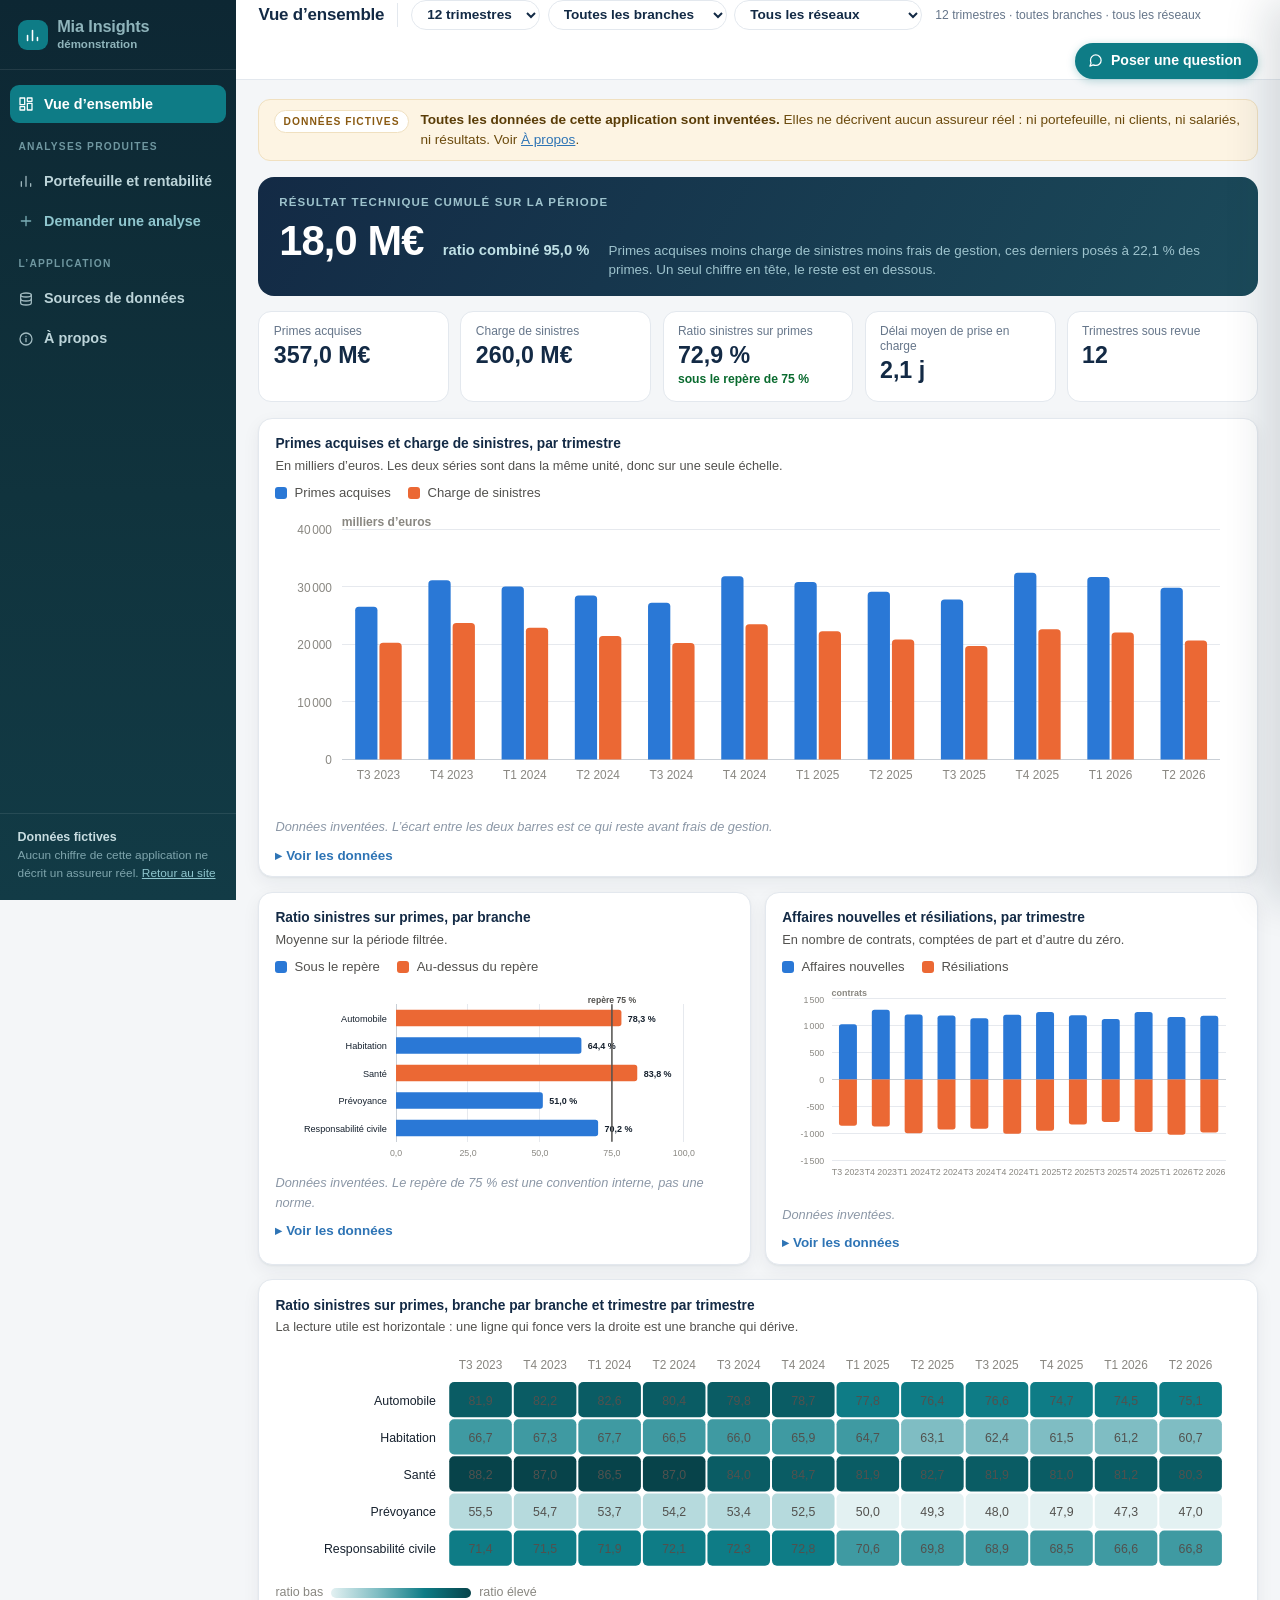
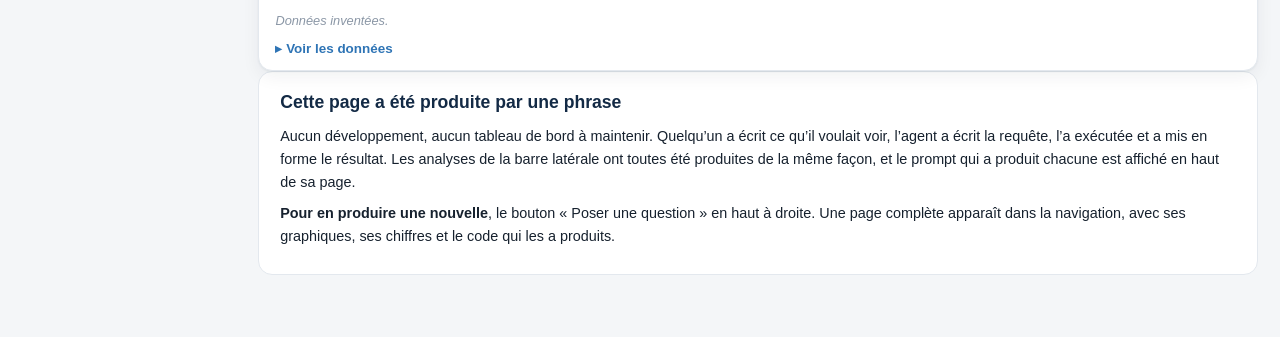
==== demo/index.html @ 6d9cdd2e "le site public : une analyse se demande, elle ne se developpe pas Quatre pages et une application de" ====
<!doctype html>
<html lang="fr">
<head>
<meta charset="utf-8">
<meta name="viewport" content="width=device-width, initial-scale=1">
<title>Démonstration · Mia Insights</title>
<link rel="stylesheet" href="../assets/viz.css">
<link rel="stylesheet" href="app.css">
</head>
<body>

<div class="app">

  <aside class="side">
    <a class="brand" href="#apercu">
      <span class="mark">
        <svg viewBox="0 0 24 24" fill="none" stroke="#fff" stroke-width="2.2" stroke-linecap="round">
          <path d="M5 19V12M12 19V5M19 19v-4"/>
        </svg>
      </span>
      <span><b>Mia Insights</b><span>démonstration</span></span>
    </a>
    <nav id="menu"></nav>
    <div class="foot">
      <b>Données fictives</b>
      Aucun chiffre de cette application ne décrit un assureur réel.
      <a href="../index.html">Retour au site</a>
    </div>
  </aside>

  <div class="main">
    <header class="top">
      <button class="burger" id="burger" aria-label="Menu"><span></span><span></span><span></span></button>
      <h1 id="titre">Vue d’ensemble</h1>
      <span class="sep"></span>
      <div class="filters" id="filtres">
        <select id="f-periode" aria-label="Période">
          <option value="8">8 trimestres</option>
          <option value="12" selected>12 trimestres</option>
          <option value="16">16 trimestres</option>
        </select>
        <select id="f-branche" aria-label="Branche">
          <option value="*" selected>Toutes les branches</option>
          <option value="auto">Automobile</option>
          <option value="hab">Habitation</option>
          <option value="sante">Santé</option>
          <option value="prev">Prévoyance</option>
          <option value="rc">Responsabilité civile</option>
        </select>
        <select id="f-reseau" aria-label="Réseau">
          <option value="*" selected>Tous les réseaux</option>
          <option value="agents">Agents</option>
          <option value="courtiers">Courtiers</option>
          <option value="direct">Direct et espace client</option>
        </select>
      </div>
      <span class="stamp" id="stamp"></span>
      <button class="ask" id="ask">
        <svg viewBox="0 0 24 24" fill="none" stroke="currentColor" stroke-width="2" stroke-linecap="round" stroke-linejoin="round">
          <path d="M21 11.5a8.4 8.4 0 0 1-9 8.4 8.6 8.6 0 0 1-3.8-.9L3 21l1.9-5a8.4 8.4 0 0 1-.9-3.8 8.4 8.4 0 0 1 8.4-9 8.4 8.4 0 0 1 8.6 8.3z"/>
        </svg>
        <span>Poser une question</span>
      </button>
    </header>

    <main class="view zone" id="vue"></main>
  </div>
</div>

<div class="scrim" id="scrim"></div>

<aside class="chat" id="chat" aria-label="Demander une analyse">
  <div class="hd">
    <div>
      <b>Demander une analyse</b>
      <div class="sub">L’agent écrit le code, l’exécute, et construit la page</div>
    </div>
    <button class="x" id="closechat" aria-label="Fermer">&times;</button>
  </div>
  <div class="body" id="chatbody"></div>
  <div class="ft">
    <form class="row" id="form" autocomplete="off">
      <input type="text" id="q" placeholder="Par exemple : analyse le provisionnement en responsabilité civile">
      <button class="send" type="submit">Envoyer</button>
    </form>
    <div class="chips" id="chips"></div>
  </div>
</aside>

<script src="../assets/viz.js"></script>
<script src="data.js"></script>
<script src="app.js"></script>
</body>
</html>
---- assets/viz.css ----
/* Graphiques des pages d'exemples de Mia Insights. Chargée après insights.css.
   Les couleurs de série viennent d'une palette validée pour le daltonisme
   (ordre fixe, jamais recyclé) : bleu, orange, vert d'eau, jaune. Le teal de la
   marque Mia ne sert qu'aux échelles de magnitude (une teinte, du clair au foncé).
   Les textes ne portent jamais la couleur d'une série : ils restent en encre. */

:root{
  --vz-surface:#ffffff;
  --vz-ink:#16212e; --vz-ink2:#52514e; --vz-muted:#898781;
  --vz-grid:#e6e9ee; --vz-axis:#c9cfd6;
  --vz-s1:#2a78d6; --vz-s2:#eb6834; --vz-s3:#1baf7a; --vz-s4:#eda100;
  --vz-gray:#c9d1d9;                 /* série de contexte, mise en retrait */
  --vz-pos:#2a78d6; --vz-neg:#e34948; --vz-mid:#eeedea;   /* divergent */
  --vz-good:#0ca30c; --vz-warn:#fab219; --vz-serious:#ec835a; --vz-critical:#d03b3b;
  --vz-seq-0:#e3f1f2; --vz-seq-1:#b6dadd; --vz-seq-2:#7fbdc3; --vz-seq-3:#3f9aa2;
  --vz-seq-4:#0E7C86; --vz-seq-5:#0a5c64; --vz-seq-6:#07434a;
}

/* ---------- Bandeau « données fictives » ---------- */
.vz-fictif{
  display:flex; align-items:center; gap:.7rem; flex-wrap:wrap;
  border:1px solid #f0e0c0; background:var(--mi-wait-soft); color:#6b4a0d;
  border-radius:12px; padding:.7rem 1rem; margin:1.2rem 0 0; font-size:.93rem; line-height:1.5;
}
.vz-fictif b{ color:#5a3d08; }
.vz-fictif .tag{
  flex:0 0 auto; font-size:.68rem; font-weight:800; letter-spacing:.1em; text-transform:uppercase;
  background:#fff; border:1px solid #f0e0c0; border-radius:100px; padding:.22rem .6rem; color:#8a5a12;
}

/* ---------- Le bloc d'exemple ---------- */
.vz-ex{ margin:1.4rem 0 0; }
.vz-ex .who{ display:block; font-size:.68rem; font-weight:800; letter-spacing:.1em; text-transform:uppercase; color:var(--mi-muted); margin:0 0 .35rem; }
.vz-ex .ask{
  display:inline-block; background:var(--mi-accent-soft); color:var(--mi-navy);
  border-radius:14px 14px 14px 4px; padding:.65rem .9rem; font-size:.98rem; line-height:1.5;
  font-weight:600;
}
.vz-ex .who + .who{ margin-top:.9rem; }
.vz-ex .rep{ margin-top:.9rem; }
.vz-palier{
  display:inline-block; font-size:.68rem; font-weight:800; letter-spacing:.1em; text-transform:uppercase;
  border-radius:100px; padding:.22rem .65rem; margin-right:.5rem; vertical-align:middle;
  background:#eef1f5; color:#4b5b6c; border:1px solid #dfe5ec;
}
.vz-palier.p2{ background:#e6f3f4; color:#0a5c64; border-color:#cfe6e8; }
.vz-palier.p3{ background:#e8eef9; color:#1c4c8f; border-color:#d3dff2; }
.vz-palier.p4{ background:#f3ecfa; color:#5b3a8a; border-color:#e5d8f2; }

/* Ce que l'agent a fait, ce qu'il faut pour que ce soit vrai */
.vz-how{ display:grid; grid-template-columns:1fr 1fr; gap:.9rem; margin:.9rem 0 0; }
.vz-how > div{ background:#fbfcfd; border:1px solid var(--mi-line); border-radius:12px; padding:.8rem 1rem; }
.vz-how .k{ display:block; font-size:.66rem; font-weight:800; letter-spacing:.1em; text-transform:uppercase; color:var(--mi-accent); margin-bottom:.35rem; }
.vz-how ol{ margin:0; padding-left:1.1rem; }
.vz-how li{ font-size:.9rem; color:var(--mi-ink); line-height:1.5; margin:.25rem 0; }
.vz-how p{ margin:0; font-size:.9rem; color:var(--mi-ink); line-height:1.5; max-width:none; }
.vz-how code{ font-family:Consolas,"Courier New",monospace; font-size:.84em; background:#eef1f5; border-radius:5px; padding:.05rem .35rem; color:#33465a; }

/* ---------- Cadre du graphique ---------- */
.vz{ background:var(--vz-surface); border:1px solid var(--mi-line); border-radius:14px; padding:.9rem 1rem .6rem; box-shadow:var(--mi-shadow); position:relative; }
.vz .vz-title{ font-size:.86rem; font-weight:800; color:var(--mi-navy); margin:0 0 .15rem; }
.vz .vz-sub{ font-size:.8rem; color:var(--vz-ink2); margin:0 0 .5rem; line-height:1.4; }
.vz-plot{ overflow-x:auto; overflow-y:hidden; scrollbar-width:thin; margin:0 -.2rem; padding:0 .2rem; }
.vz svg{ display:block; width:100%; min-width:700px; height:auto; font-family:'Segoe UI',Arial,Helvetica,sans-serif; }
.vz-ctl-slot:empty, .vz-kpi-slot:empty, .vz-legend:empty{ display:none; }
.vz text{ fill:var(--vz-ink2); font-size:10px; }
.vz .axis text{ fill:var(--vz-muted); font-size:9.6px; }
.vz .axis line, .vz .grid line{ stroke:var(--vz-grid); stroke-width:1; shape-rendering:crispEdges; }
.vz .axis .base{ stroke:var(--vz-axis); }
.vz .lbl{ fill:var(--vz-ink); font-size:9.8px; font-weight:700; }
.vz .lbl.muted{ fill:var(--vz-muted); font-weight:600; }
.vz .cat{ fill:var(--vz-ink); font-size:10px; }
.vz .ref line{ stroke:var(--vz-ink2); stroke-width:1.5; }
.vz .ref text{ fill:var(--vz-ink2); font-size:9.4px; font-weight:700; }
.vz .hit{ fill:transparent; cursor:crosshair; }
.vz .mark{ transition:opacity .08s ease; }
.vz .mark.on{ opacity:.82; }
.vz .mark.dim{ opacity:.55; }
.vz .xline{ stroke:var(--vz-axis); stroke-width:1; }
.vz .caption{ font-size:.8rem; color:#8b97a6; font-style:italic; line-height:1.5; margin:.5rem 0 0; }

/* Légende : rectangle pour les barres et aires, trait pour les courbes */
.vz-legend{ display:flex; flex-wrap:wrap; gap:.4rem 1.1rem; margin:.1rem 0 .55rem; font-size:.82rem; color:var(--vz-ink2); }
.vz-legend span{ display:inline-flex; align-items:center; gap:.45rem; }
.vz-legend i{ display:inline-block; width:12px; height:12px; border-radius:3px; }
.vz-legend i.line{ height:2.5px; width:16px; border-radius:2px; }
.vz-legend i.dot{ border-radius:50%; width:10px; height:10px; }

/* Barre d'échelle des cartes de chaleur */
.vz-scale{ display:flex; align-items:center; gap:.5rem; font-size:.78rem; color:var(--vz-muted); margin:.4rem 0 0; }
.vz-scale .bar{ flex:0 0 140px; height:10px; border-radius:5px; background:linear-gradient(90deg,var(--vz-seq-0),var(--vz-seq-2),var(--vz-seq-4),var(--vz-seq-6)); }

/* ---------- Infobulle unique ---------- */
.vz-tip{
  position:absolute; z-index:500; pointer-events:none; display:none;
  background:#fff; color:var(--vz-ink); border:1px solid #d9dee5; border-radius:10px;
  box-shadow:0 8px 24px rgba(16,33,52,.14); padding:.55rem .75rem; font-size:.84rem; line-height:1.4;
  min-width:150px; max-width:280px;
}
.vz-tip .h{ font-weight:800; color:var(--mi-navy); margin-bottom:.3rem; font-size:.82rem; }
.vz-tip .r{ display:flex; align-items:center; gap:.5rem; margin:.12rem 0; }
.vz-tip .r i{ display:inline-block; width:14px; height:3px; border-radius:2px; flex:0 0 auto; }
.vz-tip .r b{ font-weight:800; margin-left:auto; padding-left:.8rem; font-variant-numeric:tabular-nums; }
.vz-tip .r span{ color:var(--vz-ink2); }

/* ---------- Commandes : curseur, interrupteur ---------- */
.vz-ctl{ display:flex; flex-wrap:wrap; align-items:center; gap:.7rem 1.2rem; margin:0 0 .8rem; padding:.7rem .9rem; background:#f6f8fa; border:1px solid var(--mi-line); border-radius:12px; }
.vz-ctl label{ font-size:.88rem; font-weight:700; color:var(--mi-navy); display:flex; align-items:center; gap:.6rem; flex-wrap:wrap; }
.vz-ctl input[type=range]{ width:220px; accent-color:var(--mi-accent); }
.vz-ctl output{ font-variant-numeric:tabular-nums; font-weight:800; color:var(--mi-accent); min-width:3.5ch; }
.vz-ctl .seg{ display:inline-flex; border:1px solid var(--mi-line); border-radius:100px; overflow:hidden; background:#fff; }
.vz-ctl .seg button{ border:none; background:transparent; padding:.35rem .8rem; font:inherit; font-size:.85rem; font-weight:700; color:var(--mi-muted); cursor:pointer; }
.vz-ctl .seg button.on{ background:var(--mi-navy); color:#fff; }
.vz-ctl .hint{ font-size:.82rem; color:var(--vz-ink2); }

/* ---------- Tuiles de chiffres ---------- */
.vz-kpis{ display:grid; grid-template-columns:repeat(auto-fit,minmax(150px,1fr)); gap:.7rem; margin:0 0 .8rem; }
.vz-kpi{ background:#fbfcfd; border:1px solid var(--mi-line); border-radius:12px; padding:.7rem .9rem; }
.vz-kpi .l{ font-size:.76rem; color:var(--vz-ink2); line-height:1.3; }
.vz-kpi .v{ font-size:1.5rem; font-weight:700; color:var(--mi-navy); line-height:1.15; margin-top:.15rem; }
.vz-kpi .d{ font-size:.78rem; margin-top:.15rem; font-weight:700; color:var(--vz-ink2); }
.vz-kpi .d.up{ color:#006300; } .vz-kpi .d.down{ color:#a12d2d; }

/* ---------- Le tableau des données ---------- */
.vz-data{ margin:.6rem 0 0; }
.vz-data summary{ cursor:pointer; font-size:.84rem; font-weight:700; color:var(--mi-info); list-style:none; }
.vz-data summary::-webkit-details-marker{ display:none; }
.vz-data summary::before{ content:"▸ "; }
.vz-data[open] summary::before{ content:"▾ "; }
.vz-data .wrap{ overflow-x:auto; margin-top:.5rem; }
.vz-data table{ border-collapse:collapse; font-size:.82rem; min-width:100%; }
.vz-data th, .vz-data td{ padding:.35rem .6rem; border-bottom:1px solid #eef1f6; text-align:right; white-space:nowrap; font-variant-numeric:tabular-nums; }
.vz-data th:first-child, .vz-data td:first-child{ text-align:left; }
.vz-data th{ color:var(--vz-muted); font-size:.72rem; font-weight:800; letter-spacing:.06em; text-transform:uppercase; }

/* ---------- Triangle de provisionnement ---------- */
.vz-tri{ overflow-x:auto; }
.vz-tri table{ border-collapse:separate; border-spacing:2px; font-size:.82rem; font-variant-numeric:tabular-nums; }
.vz-tri th{ color:var(--vz-muted); font-size:.72rem; font-weight:800; letter-spacing:.05em; text-transform:uppercase; padding:.3rem .5rem; text-align:right; white-space:nowrap; }
.vz-tri th:first-child{ text-align:left; }
.vz-tri td{ padding:.38rem .55rem; text-align:right; border-radius:5px; background:#f3f6f8; color:var(--vz-ink); white-space:nowrap; cursor:default; }
.vz-tri td:first-child{ background:transparent; color:var(--vz-ink2); font-weight:700; text-align:left; }
.vz-tri td.proj{ background:#fff; border:1px dashed #b9c9cf; color:var(--vz-ink2); }
.vz-tri td.ibnr{ background:var(--mi-accent-soft); color:var(--mi-navy); font-weight:800; }
.vz-tri td.fac{ background:transparent; color:var(--mi-accent); font-weight:800; }
.vz-tri td:hover{ outline:2px solid var(--mi-accent); outline-offset:-2px; }

/* ---------- Matrice du hub ---------- */
.vz-matrix{ overflow-x:auto; margin:1.1rem 0; border:1px solid var(--mi-line); border-radius:16px; background:#fff; box-shadow:var(--mi-shadow); }
.vz-matrix table{ width:100%; border-collapse:collapse; min-width:720px; font-size:.86rem; }
.vz-matrix th{ text-align:left; padding:.8rem .9rem; color:var(--vz-muted); font-size:.7rem; font-weight:800; letter-spacing:.08em; text-transform:uppercase; border-bottom:1px solid var(--mi-line); }
.vz-matrix td{ padding:.55rem .9rem; border-bottom:1px solid #eef1f6; vertical-align:top; }
.vz-matrix tr:last-child td{ border-bottom:none; }
.vz-matrix td:first-child{ font-weight:800; color:var(--mi-navy); white-space:nowrap; }
.vz-matrix td:first-child small{ display:block; font-weight:600; color:var(--vz-ink2); font-size:.78rem; }
.vz-matrix a{ display:block; text-decoration:none; color:var(--mi-ink); border-radius:8px; padding:.35rem .5rem; margin:-.35rem -.5rem; line-height:1.4; }
.vz-matrix a:hover{ background:var(--mi-accent-soft); color:var(--mi-navy); }
.vz-matrix td.na{ color:#a7b1bc; font-style:italic; }

/* ---------- Paliers du hub ---------- */
.vz-paliers{ display:grid; grid-template-columns:repeat(4,1fr); gap:.8rem; margin:1.1rem 0; }
.vz-pal{ background:#fff; border:1px solid var(--mi-line); border-radius:14px; padding:.9rem 1rem; box-shadow:var(--mi-shadow); border-top:4px solid #dfe5ec; }
.vz-pal.p2{ border-top-color:#7fbdc3; } .vz-pal.p3{ border-top-color:#2a78d6; } .vz-pal.p4{ border-top-color:#8b6bb5; }
.vz-pal h4{ margin:0 0 .3rem; font-size:1rem; color:var(--mi-navy); }
.vz-pal p{ margin:0; font-size:.88rem; color:var(--mi-muted); line-height:1.45; }
.vz-pal .qui{ margin-top:.55rem; font-size:.78rem; font-weight:700; color:var(--vz-ink2); }
.vz-pal .qui b{ color:var(--mi-navy); }

/* ---------- Seconde ligne d'onglets, les directions ---------- */
.vz-dirs{ background:#fff; border-bottom:1px solid var(--mi-line); }
.vz-dirs .in{ padding:.45rem 1.5rem; display:flex; gap:.3rem; overflow-x:auto; scrollbar-width:none; }
.vz-dirs .in::-webkit-scrollbar{ display:none; }
.vz-dirs a{ flex:0 0 auto; text-decoration:none; white-space:nowrap; font-size:.84rem; font-weight:650; color:var(--mi-muted); padding:.35rem .75rem; border-radius:100px; border:1px solid transparent; }
.vz-dirs a:hover{ background:var(--mi-bg); color:var(--mi-navy); }
.vz-dirs a.cur{ background:var(--mi-accent-soft); color:var(--mi-navy); border-color:#cfe6e8; }

@media (max-width:960px){ .vz-paliers{ grid-template-columns:repeat(2,1fr); } }
@media (max-width:680px){
  .vz-how{ grid-template-columns:1fr; }
  .vz-paliers{ grid-template-columns:1fr; }
  .vz-ctl input[type=range]{ width:160px; }
  .vz-dirs .in{ padding:.4rem 1.1rem; }
}
@media print{ .vz-tip, .vz-ctl{ display:none; } .vz{ break-inside:avoid; box-shadow:none; } }

/* ---------- Tableau de bord ---------- */
.db-filters{
  display:flex; flex-wrap:wrap; align-items:flex-end; gap:.7rem 1rem;
  background:#fff; border:1px solid var(--mi-line); border-radius:14px;
  padding:.8rem 1rem; margin:1.2rem 0 1.1rem; box-shadow:var(--mi-shadow);
}
.db-filters .f{ display:flex; flex-direction:column; gap:.25rem; }
.db-filters .f span{ font-size:.68rem; font-weight:800; letter-spacing:.09em; text-transform:uppercase; color:var(--mi-muted); }
.db-filters select{
  font:inherit; font-size:.9rem; font-weight:650; color:var(--mi-navy);
  border:1px solid var(--mi-line); border-radius:9px; padding:.4rem .6rem; background:#fff; min-width:150px;
}
.db-filters .etat{ margin-left:auto; font-size:.82rem; color:var(--vz-ink2); align-self:center; }
.db-filters .etat b{ color:var(--mi-navy); }

.db-hero{
  display:flex; flex-wrap:wrap; align-items:baseline; gap:.6rem 1.2rem;
  background:var(--mi-navy); color:#fff; border-radius:16px; padding:1.1rem 1.3rem; margin:0 0 1rem;
}
.db-hero .l{ font-size:.78rem; font-weight:700; letter-spacing:.08em; text-transform:uppercase; color:#a9c2da; width:100%; }
.db-hero .v{ font-size:3rem; font-weight:700; line-height:1; letter-spacing:-.02em; }
.db-hero .d{ font-size:.95rem; font-weight:700; color:#bcd6ea; }
.db-hero .n{ font-size:.88rem; color:#a9c2da; margin-left:auto; flex:1 1 22rem; line-height:1.45; }

.db-grid{ display:grid; grid-template-columns:1fr 1fr; gap:1rem; margin:1rem 0; }
/* Sans cette ligne, une carte qui contient un SVG a une largeur minimale imposee
   par ce SVG, et la grille deborde la page au lieu de laisser la carte defiler. */
.db-grid > *{ min-width:0; }
/* Les cartes en demi-colonne dessinent sur une viewBox plus etroite (spec.width),
   elles n'ont donc pas besoin de la largeur minimale des pages d'exemples. */
.db-grid .vz:not(.wide) svg{ min-width:460px; }
.db-grid .wide{ grid-column:1 / -1; }
.db-charge{ transition:opacity .12s ease; }
.db-charge.load{ opacity:.45; }

@media (max-width:860px){
  .db-grid{ grid-template-columns:1fr; }
  .db-hero .v{ font-size:2.2rem; }
  .db-hero .n{ margin-left:0; }
}
---- demo/app.css ----
/* Mia Insights, application de démonstration.
   Ce fichier n'appartient pas au site de documentation : il porte le châssis de
   l'application, barre latérale, barre du haut, grille de cartes et panneau de
   conversation. Les graphiques viennent de ../viz.js et de ../viz.css, seule
   brique partagée avec les pages de documentation.

   Règle de mise en page reprise du dépôt : aucune largeur maximale n'est posée
   sur un paragraphe, un titre ou une liste. C'est le conteneur qui règle la
   longueur de ligne. */

:root{
  /* Jetons attendus par ../viz.css, redéfinis ici pour le fond clair de l'application. */
  --mi-navy:#132a45; --mi-ink:#16212e; --mi-muted:#66768a; --mi-line:#e3e8ee;
  --mi-bg:#f4f6f8; --mi-card:#fff; --mi-accent:#0E7C86; --mi-accent-soft:#e6f3f4;
  --mi-ok:#0f7a63; --mi-ok-soft:#e8f4f0; --mi-wait:#b8791b; --mi-wait-soft:#fdf4e3;
  --mi-stop:#b03a2e; --mi-stop-soft:#fbeeec; --mi-info:#2E74B5; --mi-info-soft:#eaf2fb;
  --mi-shadow:0 1px 2px rgba(16,33,52,.05), 0 6px 18px rgba(16,33,52,.06);
  --mi-shadow-up:0 2px 6px rgba(16,33,52,.07), 0 14px 34px rgba(16,33,52,.12);

  --sb:236px;                 /* largeur de la barre latérale */
  --top:60px;                 /* hauteur de la barre du haut */
  --chat:440px;               /* largeur du panneau de conversation */
}

*{ box-sizing:border-box; }
html,body{ height:100%; }
body{
  margin:0; background:var(--mi-bg); color:var(--mi-ink);
  font-family:'Segoe UI',Arial,Helvetica,sans-serif; font-size:14px; line-height:1.55;
  -webkit-font-smoothing:antialiased;
}
a{ color:var(--mi-info); }
button{ font:inherit; }

/* ================================================================ châssis */
.app{ display:flex; min-height:100vh; }

/* ---------------------------------------------------- barre latérale */
.side{
  width:var(--sb); flex:0 0 var(--sb); position:sticky; top:0; height:100vh;
  background:linear-gradient(180deg,#0d2733 0%,#10333d 55%,#123b46 100%);
  color:#cfe0e4; display:flex; flex-direction:column; z-index:40;
}
.side .brand{
  display:flex; align-items:center; gap:.6rem; padding:1.05rem 1.1rem 1rem;
  color:#fff; text-decoration:none; border-bottom:1px solid rgba(255,255,255,.09);
}
.side .brand .mark{
  width:30px; height:30px; border-radius:9px; background:var(--mi-accent);
  display:flex; align-items:center; justify-content:center; flex:0 0 auto;
}
.side .brand .mark svg{ width:17px; height:17px; }
.side .brand b{ font-size:1.02rem; font-weight:800; letter-spacing:-.01em; display:block; line-height:1.15; }
.side .brand span{ font-size:.72rem; color:#8fb4bb; font-weight:600; }

.side nav{ padding:.8rem .6rem; flex:1 1 auto; overflow-y:auto; }
.side .grp{
  font-size:.64rem; font-weight:800; letter-spacing:.12em; text-transform:uppercase;
  color:#6f97a0; padding:.9rem .55rem .35rem;
}
.side nav a{
  display:flex; align-items:center; gap:.6rem; padding:.5rem .55rem; margin:.1rem 0;
  border-radius:9px; color:#bcd4d9; text-decoration:none; font-size:.9rem; font-weight:600;
}
.side nav a svg{ width:16px; height:16px; flex:0 0 auto; opacity:.85; }
.side nav a:hover{ background:rgba(255,255,255,.07); color:#fff; }
.side nav a.on{ background:var(--mi-accent); color:#fff; }
.side nav a.on svg{ opacity:1; }
.side .foot{
  padding:.9rem 1.1rem 1.1rem; border-top:1px solid rgba(255,255,255,.09);
  font-size:.74rem; color:#7fa5ad; line-height:1.5;
}
.side .foot b{ color:#c8dde1; display:block; font-size:.78rem; }
.side .foot a{ color:#8fc6ce; }

/* ------------------------------------------------------- zone centrale */
.main{ flex:1 1 auto; min-width:0; display:flex; flex-direction:column; }

.top{
  position:sticky; top:0; z-index:30; background:rgba(255,255,255,.95);
  backdrop-filter:blur(10px); border-bottom:1px solid var(--mi-line);
  display:flex; align-items:center; gap:.8rem; padding:0 1.4rem; min-height:var(--top);
  flex-wrap:wrap;
}
.top h1{ font-size:1.06rem; font-weight:800; color:var(--mi-navy); margin:0; letter-spacing:-.01em; white-space:nowrap; }
.top .sep{ width:1px; height:24px; background:var(--mi-line); flex:0 0 auto; }
.top .filters{ display:flex; align-items:center; gap:.45rem; flex-wrap:wrap; }
.top select{
  font:inherit; font-size:.85rem; font-weight:650; color:var(--mi-navy);
  border:1px solid var(--mi-line); border-radius:100px; padding:.34rem .7rem;
  background:#fff; cursor:pointer;
}
.top select:hover{ border-color:#c9d3de; }
.top .ask{
  margin-left:auto; display:inline-flex; align-items:center; gap:.5rem;
  background:var(--mi-accent); color:#fff; border:none; border-radius:100px;
  padding:.45rem 1rem .45rem .8rem; font-size:.88rem; font-weight:700; cursor:pointer;
  box-shadow:0 2px 8px rgba(14,124,134,.28);
}
.top .ask:hover{ background:#0a6a73; }
.top .ask svg{ width:15px; height:15px; }
.top .stamp{ font-size:.76rem; color:var(--mi-muted); white-space:nowrap; }

.view{ padding:1.2rem 1.4rem 3rem; }
.view.hidden{ display:none; }
.viewnote{
  display:flex; gap:.7rem; align-items:flex-start;
  background:var(--mi-wait-soft); border:1px solid #f0e0c0; color:#6b4a0d;
  border-radius:12px; padding:.6rem .9rem; margin:0 0 1rem; font-size:.85rem; line-height:1.5;
}
.viewnote .tag{
  flex:0 0 auto; font-size:.64rem; font-weight:800; letter-spacing:.1em; text-transform:uppercase;
  background:#fff; border:1px solid #f0e0c0; border-radius:100px; padding:.18rem .55rem; color:#8a5a12;
}
.viewnote b{ color:#5a3d08; }

/* --------------------------------------------------------- chiffres clés */
.hero{
  display:flex; flex-wrap:wrap; align-items:baseline; gap:.5rem 1.2rem;
  background:linear-gradient(120deg,#132a45,#1b4a5a); color:#fff;
  border-radius:16px; padding:1.05rem 1.3rem; margin:0 0 .9rem;
}
.hero .l{ width:100%; font-size:.72rem; font-weight:800; letter-spacing:.1em; text-transform:uppercase; color:#9ec3cd; }
.hero .v{ font-size:2.6rem; font-weight:700; line-height:1; letter-spacing:-.02em; }
.hero .d{ font-size:.92rem; font-weight:700; color:#bfe0e6; }
.hero .n{ font-size:.84rem; color:#9ec3cd; margin-left:auto; flex:1 1 20rem; line-height:1.45; }

.kpis{ display:grid; grid-template-columns:repeat(auto-fit,minmax(160px,1fr)); gap:.7rem; margin:0 0 1rem; }
.kpi{ background:#fff; border:1px solid var(--mi-line); border-radius:13px; padding:.75rem .9rem; }
.kpi .l{ font-size:.75rem; color:var(--mi-muted); line-height:1.3; }
.kpi .v{ font-size:1.45rem; font-weight:700; color:var(--mi-navy); line-height:1.15; margin-top:.15rem; }
.kpi .d{ font-size:.76rem; font-weight:700; color:var(--mi-muted); margin-top:.1rem; }
.kpi .d.up{ color:#0a6b2f; } .kpi .d.down{ color:#a12d2d; }

/* ------------------------------------------------------------- grille */
.grid{ display:grid; grid-template-columns:1fr 1fr; gap:.9rem; }
.grid > *{ min-width:0; }
.grid .wide{ grid-column:1 / -1; }
.grid .vz{ border-radius:14px; }
.zone{ transition:opacity .12s ease; }
.zone.load{ opacity:.45; }

/* Un graphique de carte étroite dessine sur une viewBox réduite : pas de barre
   de défilement à l'intérieur d'une demi-colonne. */
.grid .vz:not(.wide) svg{ min-width:440px; }
.grid .vz.wide svg{ min-width:660px; }

/* ----------------------------------------------------------- tableaux */
.tbl{ background:#fff; border:1px solid var(--mi-line); border-radius:14px; overflow:hidden; box-shadow:var(--mi-shadow); }
.tbl h3{ margin:0; padding:.85rem 1rem .2rem; font-size:.86rem; font-weight:800; color:var(--mi-navy); }
.tbl p.s{ margin:0; padding:0 1rem .7rem; font-size:.79rem; color:var(--mi-muted); }
.tbl .wrap{ overflow-x:auto; }
.tbl table{ width:100%; border-collapse:collapse; font-size:.85rem; min-width:520px; }
.tbl th{
  text-align:left; padding:.55rem 1rem; color:var(--mi-muted); font-size:.68rem;
  font-weight:800; letter-spacing:.08em; text-transform:uppercase;
  border-bottom:1px solid var(--mi-line); white-space:nowrap;
}
.tbl td{ padding:.55rem 1rem; border-bottom:1px solid #eff2f6; vertical-align:middle; font-variant-numeric:tabular-nums; }
.tbl td:first-child{ font-weight:650; color:var(--mi-navy); font-variant-numeric:normal; }
.tbl tbody tr:last-child td{ border-bottom:none; }
.tbl tbody tr:hover{ background:#f7fafb; }
.dot{ display:inline-flex; align-items:center; gap:.45rem; white-space:nowrap; font-weight:700; font-size:.8rem; }
.dot::before{ content:""; width:7px; height:7px; border-radius:50%; background:currentColor; }
.dot.ok{ color:#0f7a4d; } .dot.wait{ color:#b5730f; } .dot.stop{ color:#b03a2e; }

/* ------------------------------------------------ panneau de conversation */
.chat{
  position:fixed; top:0; right:0; bottom:0; width:var(--chat); max-width:100vw;
  background:#fff; border-left:1px solid var(--mi-line); z-index:60;
  display:flex; flex-direction:column; transform:translateX(100%);
  transition:transform .22s cubic-bezier(.4,0,.2,1); box-shadow:-14px 0 40px rgba(16,33,52,.14);
}
.chat.open{ transform:translateX(0); }
.chat .hd{
  display:flex; align-items:center; gap:.6rem; padding:.85rem 1rem;
  border-bottom:1px solid var(--mi-line); flex:0 0 auto;
}
.chat .hd b{ font-size:.95rem; color:var(--mi-navy); }
.chat .hd .sub{ font-size:.74rem; color:var(--mi-muted); }
.chat .hd .x{
  margin-left:auto; border:none; background:transparent; color:var(--mi-muted);
  font-size:1.3rem; line-height:1; cursor:pointer; padding:.2rem .4rem; border-radius:8px;
}
.chat .hd .x:hover{ background:var(--mi-bg); color:var(--mi-navy); }
.chat .body{ flex:1 1 auto; overflow-y:auto; padding:1rem; }
.chat .ft{ flex:0 0 auto; border-top:1px solid var(--mi-line); padding:.7rem 1rem 1rem; }
.chat .row{ display:flex; gap:.5rem; }
.chat input[type=text]{
  flex:1 1 auto; font:inherit; font-size:.9rem; border:1px solid var(--mi-line);
  border-radius:100px; padding:.55rem .9rem; background:var(--mi-bg); color:var(--mi-ink);
}
.chat input[type=text]:focus{ outline:2px solid var(--mi-accent-soft); border-color:var(--mi-accent); background:#fff; }
.chat .send{
  border:none; background:var(--mi-accent); color:#fff; border-radius:100px;
  padding:.55rem 1rem; font-weight:700; font-size:.88rem; cursor:pointer;
}
.chat .send:hover{ background:#0a6a73; }
.chat .chips{ display:flex; flex-wrap:wrap; gap:.35rem; margin:.6rem 0 0; }
.chat .chips button{
  border:1px solid var(--mi-line); background:#fff; color:var(--mi-navy);
  border-radius:100px; padding:.3rem .7rem; font-size:.78rem; font-weight:650; cursor:pointer;
  text-align:left;
}
.chat .chips button:hover{ background:var(--mi-accent-soft); border-color:#cfe6e8; }

.msg{ margin:0 0 1rem; }
.msg.me{ display:flex; justify-content:flex-end; }
.msg.me .b{
  background:var(--mi-accent); color:#fff; border-radius:14px 14px 4px 14px;
  padding:.55rem .8rem; font-size:.89rem; line-height:1.5; max-width:88%;
}
.msg.ia .who{
  display:flex; align-items:center; gap:.4rem; font-size:.7rem; font-weight:800;
  letter-spacing:.08em; text-transform:uppercase; color:var(--mi-muted); margin-bottom:.35rem;
}
.msg.ia .who .m{ width:16px; height:16px; border-radius:5px; background:var(--mi-accent); display:inline-block; }
.msg.ia .txt{ font-size:.89rem; line-height:1.55; color:var(--mi-ink); }
.msg.ia .txt strong{ color:var(--mi-navy); }
.steps{ list-style:none; margin:.2rem 0 .6rem; padding:0; }
.steps li{
  display:flex; align-items:flex-start; gap:.5rem; font-size:.82rem; color:var(--mi-muted);
  padding:.16rem 0; opacity:0; animation:pop .25s ease forwards;
}
.steps li .t{ color:var(--mi-accent); font-weight:800; flex:0 0 auto; }
@keyframes pop{ from{ opacity:0; transform:translateY(3px); } to{ opacity:1; transform:none; } }
details.code{ margin:.5rem 0; }
details.code summary{
  cursor:pointer; list-style:none; font-size:.78rem; font-weight:700; color:var(--mi-info);
}
details.code summary::-webkit-details-marker{ display:none; }
details.code summary::before{ content:"▸ "; }
details.code[open] summary::before{ content:"▾ "; }
details.code pre{
  margin:.45rem 0 0; background:#0f2430; color:#d7e6ea; border-radius:10px;
  padding:.7rem .8rem; overflow-x:auto; font-family:Consolas,"Courier New",monospace;
  font-size:.76rem; line-height:1.5;
}
details.code pre .k{ color:#7fd1c0; }
details.code pre .s{ color:#e8b27f; }
details.code pre .c{ color:#6f8a94; font-style:italic; }
.chat .vz{ box-shadow:none; border-radius:12px; padding:.7rem .8rem .5rem; }
.chat .vz svg{ min-width:0; }
.chat .vz-plot{ overflow-x:auto; }
.chat .vz .vz-title{ font-size:.8rem; }
.chat .vz .vz-sub{ font-size:.74rem; }
.scrim{
  position:fixed; inset:0; background:rgba(16,33,52,.28); z-index:50;
  opacity:0; pointer-events:none; transition:opacity .22s ease;
}
.scrim.on{ opacity:1; pointer-events:auto; }

/* ------------------------------------------------------------ à propos */
.about{ background:#fff; border:1px solid var(--mi-line); border-radius:14px; padding:1.1rem 1.3rem; margin:0 0 .9rem; }
.about h2{ margin:0 0 .5rem; font-size:1.1rem; color:var(--mi-navy); }
.about h3{ margin:1.3rem 0 .3rem; font-size:.95rem; color:var(--mi-navy); }
.about p{ margin:.5rem 0; font-size:.9rem; line-height:1.6; }
.about ol, .about ul{ margin:.5rem 0; padding-left:1.3rem; }
.about li{ font-size:.9rem; line-height:1.55; margin:.3rem 0; }
.about code{ font-family:Consolas,"Courier New",monospace; font-size:.84em; background:#eef2f5; border-radius:5px; padding:.05rem .35rem; }

/* ----------------------------------------------------------- adaptation */
.burger{
  display:none; border:1px solid var(--mi-line); background:#fff; border-radius:9px;
  padding:.35rem .5rem; cursor:pointer; flex:0 0 auto;
}
.burger span{ display:block; width:16px; height:2px; background:var(--mi-navy); border-radius:2px; margin:3px 0; }

@media (max-width:1100px){
  .grid{ grid-template-columns:1fr; }
  .grid .vz:not(.wide) svg{ min-width:560px; }
}
@media (max-width:860px){
  .side{ position:fixed; left:0; top:0; transform:translateX(-100%); transition:transform .2s ease; }
  .side.open{ transform:translateX(0); }
  .burger{ display:block; }
  .top{ padding:0 1rem; }
  .top .ask span{ display:none; }
  .view{ padding:1rem 1rem 3rem; }
  .hero .v{ font-size:2rem; }
  .hero .n{ margin-left:0; }
  .grid .vz svg, .grid .vz.wide svg{ min-width:520px; }
}
@media print{
  .side, .top, .chat, .scrim{ display:none; }
  .view.hidden{ display:block; }
}
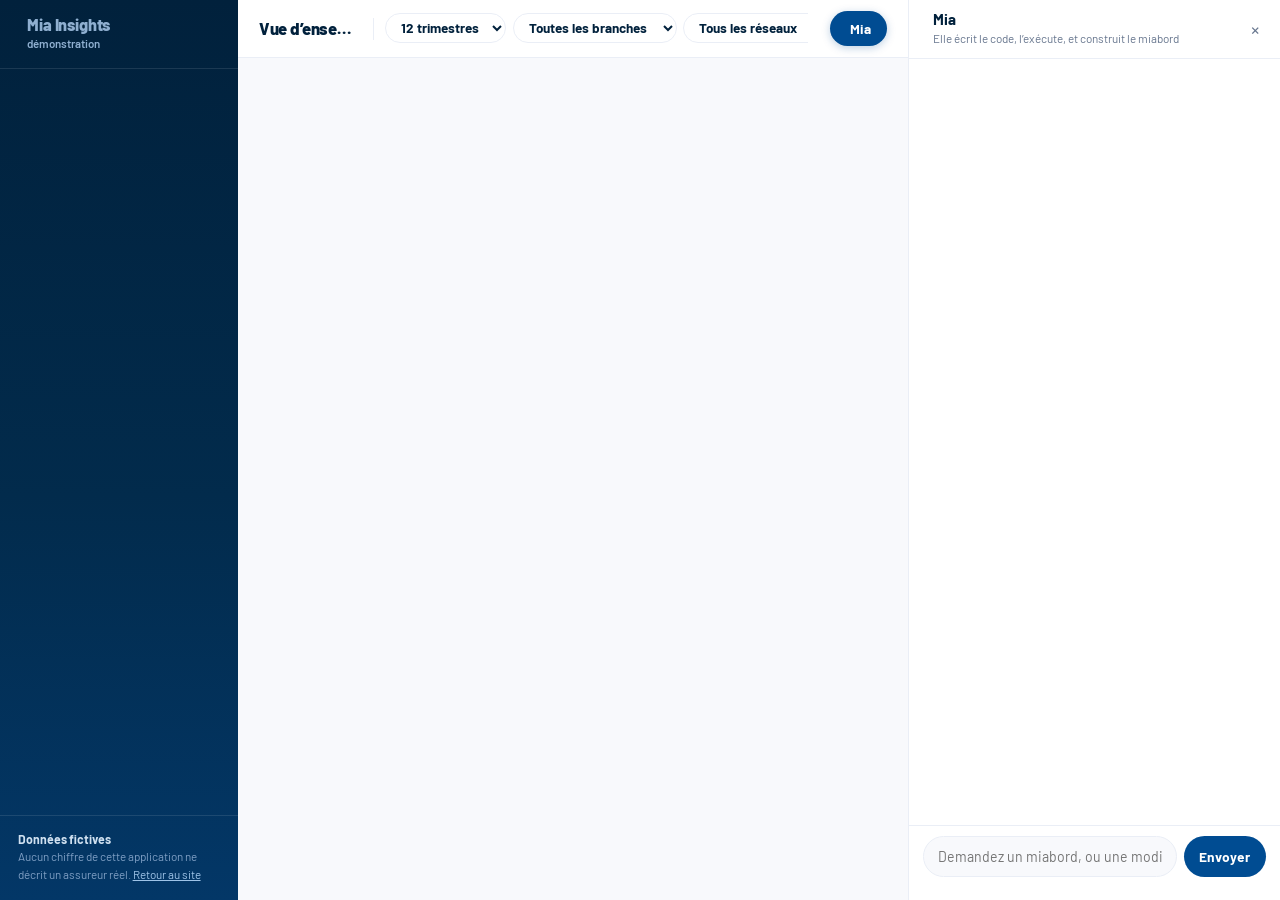
==== commit ff6a20cc: "mia prend une colonne fixe, modifie les miabords, et le site prend les couleurs de la marque Trois c" ====
--- a/demo/index.html
+++ b/demo/index.html
@@ -4,6 +4,9 @@
 <meta charset="utf-8">
 <meta name="viewport" content="width=device-width, initial-scale=1">
 <title>Démonstration · Mia Insights</title>
+<link rel="preconnect" href="https://fonts.googleapis.com">
+<link rel="preconnect" href="https://fonts.gstatic.com" crossorigin>
+<link rel="stylesheet" href="https://fonts.googleapis.com/css2?family=Barlow:wght@400;600;700;800&display=swap">
 <link rel="stylesheet" href="../assets/viz.css">
 <link rel="stylesheet" href="app.css">
 </head>
@@ -13,11 +16,7 @@
 
   <aside class="side">
     <a class="brand" href="#apercu">
-      <span class="mark">
-        <svg viewBox="0 0 24 24" fill="none" stroke="#fff" stroke-width="2.2" stroke-linecap="round">
-          <path d="M5 19V12M12 19V5M19 19v-4"/>
-        </svg>
-      </span>
+      <span data-mark=""></span>
       <span><b>Mia Insights</b><span>démonstration</span></span>
     </a>
     <nav id="menu"></nav>
@@ -32,7 +31,7 @@
     <header class="top">
       <button class="burger" id="burger" aria-label="Menu"><span></span><span></span><span></span></button>
       <h1 id="titre">Vue d’ensemble</h1>
-      <span class="sep"></span>
+      <span class="sep" id="sep2"></span>
       <div class="filters" id="filtres">
         <select id="f-periode" aria-label="Période">
           <option value="8">8 trimestres</option>
@@ -55,37 +54,36 @@
         </select>
       </div>
       <span class="stamp" id="stamp"></span>
-      <button class="ask" id="ask">
-        <svg viewBox="0 0 24 24" fill="none" stroke="currentColor" stroke-width="2" stroke-linecap="round" stroke-linejoin="round">
-          <path d="M21 11.5a8.4 8.4 0 0 1-9 8.4 8.6 8.6 0 0 1-3.8-.9L3 21l1.9-5a8.4 8.4 0 0 1-.9-3.8 8.4 8.4 0 0 1 8.4-9 8.4 8.4 0 0 1 8.6 8.3z"/>
-        </svg>
-        <span>Poser une question</span>
+      <button class="ask" id="ask" title="Afficher ou masquer Mia">
+        <span data-mark="s"></span><span>Mia</span>
       </button>
     </header>
 
+    <div class="tabs hidden" id="tabs"></div>
     <main class="view zone" id="vue"></main>
   </div>
+
+  <aside class="mia" id="mia" aria-label="Mia, l’assistante d’analyse">
+    <div class="hd">
+      <span data-mark=""></span>
+      <div>
+        <b>Mia</b>
+        <div class="sub">Elle écrit le code, l’exécute, et construit le miabord</div>
+      </div>
+      <button class="x" id="closemia" aria-label="Masquer Mia">&times;</button>
+    </div>
+    <div class="body" id="miabody"></div>
+    <div class="ft">
+      <form class="row" id="form" autocomplete="off">
+        <input type="text" id="q" placeholder="Demandez un miabord, ou une modification">
+        <button class="send" type="submit">Envoyer</button>
+      </form>
+      <div class="chips" id="chips"></div>
+    </div>
+  </aside>
 </div>
 
 <div class="scrim" id="scrim"></div>
-
-<aside class="chat" id="chat" aria-label="Demander une analyse">
-  <div class="hd">
-    <div>
-      <b>Demander une analyse</b>
-      <div class="sub">L’agent écrit le code, l’exécute, et construit la page</div>
-    </div>
-    <button class="x" id="closechat" aria-label="Fermer">&times;</button>
-  </div>
-  <div class="body" id="chatbody"></div>
-  <div class="ft">
-    <form class="row" id="form" autocomplete="off">
-      <input type="text" id="q" placeholder="Par exemple : analyse le provisionnement en responsabilité civile">
-      <button class="send" type="submit">Envoyer</button>
-    </form>
-    <div class="chips" id="chips"></div>
-  </div>
-</aside>
 
 <script src="../assets/viz.js"></script>
 <script src="data.js"></script>
--- a/assets/viz.css
+++ b/assets/viz.css
@@ -1,19 +1,20 @@
 /* Graphiques des pages d'exemples de Mia Insights. Chargée après insights.css.
    Les couleurs de série viennent d'une palette validée pour le daltonisme
-   (ordre fixe, jamais recyclé) : bleu, orange, vert d'eau, jaune. Le teal de la
-   marque Mia ne sert qu'aux échelles de magnitude (une teinte, du clair au foncé).
+   (ordre fixe, jamais recyclé) : bleu, orange, vert, jaune, tous pris dans le
+   système de design de la marque. Le bleu sert aussi d'échelle de magnitude,
+   en une seule teinte du plus clair au plus foncé.
    Les textes ne portent jamais la couleur d'une série : ils restent en encre. */
 
 :root{
   --vz-surface:#ffffff;
-  --vz-ink:#16212e; --vz-ink2:#52514e; --vz-muted:#898781;
-  --vz-grid:#e6e9ee; --vz-axis:#c9cfd6;
-  --vz-s1:#2a78d6; --vz-s2:#eb6834; --vz-s3:#1baf7a; --vz-s4:#eda100;
-  --vz-gray:#c9d1d9;                 /* série de contexte, mise en retrait */
-  --vz-pos:#2a78d6; --vz-neg:#e34948; --vz-mid:#eeedea;   /* divergent */
-  --vz-good:#0ca30c; --vz-warn:#fab219; --vz-serious:#ec835a; --vz-critical:#d03b3b;
-  --vz-seq-0:#e3f1f2; --vz-seq-1:#b6dadd; --vz-seq-2:#7fbdc3; --vz-seq-3:#3f9aa2;
-  --vz-seq-4:#0E7C86; --vz-seq-5:#0a5c64; --vz-seq-6:#07434a;
+  --vz-ink:#223140; --vz-ink2:#67768E; --vz-muted:#8B97AB;
+  --vz-grid:#EAEEF6; --vz-axis:#C4CEDE;
+  --vz-s1:#3979B4; --vz-s2:#E05434; --vz-s3:#00A88C; --vz-s4:#D8A600;
+  --vz-gray:#C4CEDE;                 /* série de contexte, mise en retrait */
+  --vz-pos:#004C92; --vz-neg:#D14449; --vz-mid:#EAEEF6;   /* divergent */
+  --vz-good:#00A88C; --vz-warn:#FF9E00; --vz-serious:#E97D5B; --vz-critical:#D14449;
+  --vz-seq-0:#EAF1F9; --vz-seq-1:#CFE0F0; --vz-seq-2:#A8C4E2; --vz-seq-3:#7FA8D0;
+  --vz-seq-4:#4E86BC; --vz-seq-5:#235F9E; --vz-seq-6:#033767;
 }
 
 /* ---------- Bandeau « données fictives » ---------- */
@@ -61,7 +62,7 @@
 .vz .vz-title{ font-size:.86rem; font-weight:800; color:var(--mi-navy); margin:0 0 .15rem; }
 .vz .vz-sub{ font-size:.8rem; color:var(--vz-ink2); margin:0 0 .5rem; line-height:1.4; }
 .vz-plot{ overflow-x:auto; overflow-y:hidden; scrollbar-width:thin; margin:0 -.2rem; padding:0 .2rem; }
-.vz svg{ display:block; width:100%; min-width:700px; height:auto; font-family:'Segoe UI',Arial,Helvetica,sans-serif; }
+.vz svg{ display:block; width:100%; min-width:700px; height:auto; font-family:Barlow,'Segoe UI',Arial,Helvetica,sans-serif; }
 .vz-ctl-slot:empty, .vz-kpi-slot:empty, .vz-legend:empty{ display:none; }
 .vz text{ fill:var(--vz-ink2); font-size:10px; }
 .vz .axis text{ fill:var(--vz-muted); font-size:9.6px; }
--- a/demo/app.css
+++ b/demo/app.css
@@ -1,274 +1,354 @@
 /* Mia Insights, application de démonstration.
-   Ce fichier n'appartient pas au site de documentation : il porte le châssis de
-   l'application, barre latérale, barre du haut, grille de cartes et panneau de
-   conversation. Les graphiques viennent de ../viz.js et de ../viz.css, seule
-   brique partagée avec les pages de documentation.
-
-   Règle de mise en page reprise du dépôt : aucune largeur maximale n'est posée
-   sur un paragraphe, un titre ou une liste. C'est le conteneur qui règle la
-   longueur de ligne. */
+   Trois colonnes : la liste des miabords à gauche, le miabord au centre, et Mia
+   à droite, en permanence, pour qu'on puisse modifier et discuter en même temps.
+   Les graphiques viennent de ../assets/viz.js et de ../assets/viz.css, seule
+   brique partagée avec le reste du site.
+
+   Règle de mise en page reprise du site : aucune largeur maximale sur un
+   paragraphe, un titre ou une liste. C'est le conteneur qui règle la longueur
+   de ligne. */
 
 :root{
-  /* Jetons attendus par ../viz.css, redéfinis ici pour le fond clair de l'application. */
-  --mi-navy:#132a45; --mi-ink:#16212e; --mi-muted:#66768a; --mi-line:#e3e8ee;
-  --mi-bg:#f4f6f8; --mi-card:#fff; --mi-accent:#0E7C86; --mi-accent-soft:#e6f3f4;
-  --mi-ok:#0f7a63; --mi-ok-soft:#e8f4f0; --mi-wait:#b8791b; --mi-wait-soft:#fdf4e3;
-  --mi-stop:#b03a2e; --mi-stop-soft:#fbeeec; --mi-info:#2E74B5; --mi-info-soft:#eaf2fb;
-  --mi-shadow:0 1px 2px rgba(16,33,52,.05), 0 6px 18px rgba(16,33,52,.06);
-  --mi-shadow-up:0 2px 6px rgba(16,33,52,.07), 0 14px 34px rgba(16,33,52,.12);
-
-  --sb:236px;                 /* largeur de la barre latérale */
-  --top:60px;                 /* hauteur de la barre du haut */
-  --chat:440px;               /* largeur du panneau de conversation */
+  --mi-navy:#01213C; --mi-ink:#223140; --mi-muted:#67768E; --mi-line:#EAEEF6;
+  --mi-bg:#F8F9FC; --mi-card:#fff; --mi-accent:#004C92; --mi-accent-soft:#F0F5FA;
+  --mi-ok:#008670; --mi-ok-soft:#E0F5F3; --mi-wait:#D18B00; --mi-wait-soft:#FEECD7;
+  --mi-stop:#D14449; --mi-stop-soft:#FFF0F0; --mi-info:#004C92; --mi-info-soft:#F0F5FA;
+  --mi-shadow:0 1px 2px rgba(1,33,60,.05), 0 6px 18px rgba(1,33,60,.07);
+  --mi-shadow-up:0 2px 6px rgba(1,33,60,.08), 0 14px 34px rgba(1,33,60,.13);
+
+  --sb:238px;      /* barre latérale */
+  --top:58px;      /* barre du haut */
+  --mia:404px;     /* colonne de Mia */
 }
 
 *{ box-sizing:border-box; }
 html,body{ height:100%; }
 body{
   margin:0; background:var(--mi-bg); color:var(--mi-ink);
-  font-family:'Segoe UI',Arial,Helvetica,sans-serif; font-size:14px; line-height:1.55;
+  font-family:Barlow,'Segoe UI',Arial,Helvetica,sans-serif; font-size:14px; line-height:1.55;
   -webkit-font-smoothing:antialiased;
 }
 a{ color:var(--mi-info); }
 button{ font:inherit; }
 
-/* ================================================================ châssis */
 .app{ display:flex; min-height:100vh; }
 
-/* ---------------------------------------------------- barre latérale */
+/* ======================================================= barre latérale */
 .side{
   width:var(--sb); flex:0 0 var(--sb); position:sticky; top:0; height:100vh;
-  background:linear-gradient(180deg,#0d2733 0%,#10333d 55%,#123b46 100%);
-  color:#cfe0e4; display:flex; flex-direction:column; z-index:40;
+  background:linear-gradient(180deg,#01213C 0%,#022B4C 55%,#033767 100%);
+  color:#CFE0F0; display:flex; flex-direction:column; z-index:40;
 }
 .side .brand{
-  display:flex; align-items:center; gap:.6rem; padding:1.05rem 1.1rem 1rem;
-  color:#fff; text-decoration:none; border-bottom:1px solid rgba(255,255,255,.09);
-}
-.side .brand .mark{
-  width:30px; height:30px; border-radius:9px; background:var(--mi-accent);
-  display:flex; align-items:center; justify-content:center; flex:0 0 auto;
-}
-.side .brand .mark svg{ width:17px; height:17px; }
+  display:flex; align-items:center; gap:.6rem; padding:1rem 1.1rem .95rem;
+  color:#fff; text-decoration:none; border-bottom:1px solid rgba(255,255,255,.1);
+}
 .side .brand b{ font-size:1.02rem; font-weight:800; letter-spacing:-.01em; display:block; line-height:1.15; }
-.side .brand span{ font-size:.72rem; color:#8fb4bb; font-weight:600; }
-
-.side nav{ padding:.8rem .6rem; flex:1 1 auto; overflow-y:auto; }
+.side .brand span{ font-size:.72rem; color:#8FAFD0; font-weight:600; }
+.side nav{ padding:.75rem .6rem; flex:1 1 auto; overflow-y:auto; }
 .side .grp{
-  font-size:.64rem; font-weight:800; letter-spacing:.12em; text-transform:uppercase;
-  color:#6f97a0; padding:.9rem .55rem .35rem;
+  display:flex; align-items:center; gap:.4rem;
+  font-size:.63rem; font-weight:800; letter-spacing:.12em; text-transform:uppercase;
+  color:#7F9FC4; padding:.9rem .55rem .35rem;
+}
+.side .grp .cpt{
+  margin-left:auto; background:rgba(255,255,255,.12); border-radius:100px;
+  padding:.05rem .42rem; font-size:.66rem; letter-spacing:0;
 }
 .side nav a{
-  display:flex; align-items:center; gap:.6rem; padding:.5rem .55rem; margin:.1rem 0;
-  border-radius:9px; color:#bcd4d9; text-decoration:none; font-size:.9rem; font-weight:600;
+  display:flex; align-items:center; gap:.6rem; padding:.48rem .55rem; margin:.1rem 0;
+  border-radius:9px; color:#BCD1E8; text-decoration:none; font-size:.89rem; font-weight:600;
 }
 .side nav a svg{ width:16px; height:16px; flex:0 0 auto; opacity:.85; }
-.side nav a:hover{ background:rgba(255,255,255,.07); color:#fff; }
+.side nav a:hover{ background:rgba(255,255,255,.08); color:#fff; }
 .side nav a.on{ background:var(--mi-accent); color:#fff; }
 .side nav a.on svg{ opacity:1; }
+.side nav .vide{ padding:.35rem .55rem; font-size:.8rem; color:#7F9FC4; line-height:1.5; }
 .side .foot{
-  padding:.9rem 1.1rem 1.1rem; border-top:1px solid rgba(255,255,255,.09);
-  font-size:.74rem; color:#7fa5ad; line-height:1.5;
-}
-.side .foot b{ color:#c8dde1; display:block; font-size:.78rem; }
-.side .foot a{ color:#8fc6ce; }
-
-/* ------------------------------------------------------- zone centrale */
+  padding:.85rem 1.1rem 1.05rem; border-top:1px solid rgba(255,255,255,.1);
+  font-size:.73rem; color:#7F9FC4; line-height:1.5;
+}
+.side .foot b{ color:#CFE0F0; display:block; font-size:.77rem; }
+.side .foot a{ color:#9FC4E8; }
+
+/* ========================================================= zone centrale */
 .main{ flex:1 1 auto; min-width:0; display:flex; flex-direction:column; }
 
 .top{
   position:sticky; top:0; z-index:30; background:rgba(255,255,255,.95);
   backdrop-filter:blur(10px); border-bottom:1px solid var(--mi-line);
-  display:flex; align-items:center; gap:.8rem; padding:0 1.4rem; min-height:var(--top);
-  flex-wrap:wrap;
-}
-.top h1{ font-size:1.06rem; font-weight:800; color:var(--mi-navy); margin:0; letter-spacing:-.01em; white-space:nowrap; }
-.top .sep{ width:1px; height:24px; background:var(--mi-line); flex:0 0 auto; }
-.top .filters{ display:flex; align-items:center; gap:.45rem; flex-wrap:wrap; }
+  display:flex; align-items:center; gap:.7rem; padding:.5rem 1.3rem; min-height:var(--top);
+  flex-wrap:nowrap;                 /* la barre ne passe jamais a la ligne */
+}
+.top h1{
+  font-size:1.04rem; font-weight:800; color:var(--mi-navy); margin:0; letter-spacing:-.01em;
+  white-space:nowrap; overflow:hidden; text-overflow:ellipsis; flex:0 1 auto; min-width:9ch;
+}
+.top .sep{ width:1px; height:22px; background:var(--mi-line); flex:0 0 auto; }
+.top .filters{
+  display:flex; align-items:center; gap:.4rem; flex:1 1 auto; min-width:0;
+  overflow-x:auto; scrollbar-width:none; padding-bottom:1px;
+}
+.top .filters::-webkit-scrollbar{ display:none; }
 .top select{
-  font:inherit; font-size:.85rem; font-weight:650; color:var(--mi-navy);
-  border:1px solid var(--mi-line); border-radius:100px; padding:.34rem .7rem;
+  font:inherit; font-size:.84rem; font-weight:650; color:var(--mi-navy);
+  border:1px solid var(--mi-line); border-radius:100px; padding:.32rem .68rem;
   background:#fff; cursor:pointer;
 }
-.top select:hover{ border-color:#c9d3de; }
+.top select:hover{ border-color:#C4CEDE; }
+.top .stamp{ font-size:.75rem; color:var(--mi-muted); white-space:nowrap; flex:0 1 auto;
+  overflow:hidden; text-overflow:ellipsis; }
 .top .ask{
-  margin-left:auto; display:inline-flex; align-items:center; gap:.5rem;
+  margin-left:auto; flex:0 0 auto; display:inline-flex; align-items:center; gap:.5rem;
   background:var(--mi-accent); color:#fff; border:none; border-radius:100px;
-  padding:.45rem 1rem .45rem .8rem; font-size:.88rem; font-weight:700; cursor:pointer;
-  box-shadow:0 2px 8px rgba(14,124,134,.28);
-}
-.top .ask:hover{ background:#0a6a73; }
-.top .ask svg{ width:15px; height:15px; }
-.top .stamp{ font-size:.76rem; color:var(--mi-muted); white-space:nowrap; }
-
-.view{ padding:1.2rem 1.4rem 3rem; }
-.view.hidden{ display:none; }
+  padding:.42rem 1rem .42rem .75rem; font-size:.86rem; font-weight:700; cursor:pointer;
+  box-shadow:0 2px 8px rgba(0,76,146,.26);
+}
+.top .ask:hover{ background:#033767; }
+.top .ask .mia-mark{ width:19px; height:19px; border-radius:6px; background:rgba(255,255,255,.22); }
+
+/* onglets d'un miabord */
+.tabs{
+  position:sticky; top:var(--top); z-index:25; background:#fff;
+  border-bottom:1px solid var(--mi-line); padding:0 1.3rem;
+  display:flex; gap:.15rem; overflow-x:auto; scrollbar-width:none;
+}
+.tabs::-webkit-scrollbar{ display:none; }
+.tabs button{
+  flex:0 0 auto; border:none; background:transparent; cursor:pointer;
+  font-size:.87rem; font-weight:650; color:var(--mi-muted);
+  padding:.62rem .8rem; border-bottom:2.5px solid transparent; white-space:nowrap;
+}
+.tabs button:hover{ color:var(--mi-navy); }
+.tabs button.on{ color:var(--mi-accent); border-bottom-color:var(--mi-accent); }
+.tabs.hidden{ display:none; }
+
+.view{ padding:1.15rem 1.3rem 3rem; }
 .viewnote{
   display:flex; gap:.7rem; align-items:flex-start;
-  background:var(--mi-wait-soft); border:1px solid #f0e0c0; color:#6b4a0d;
+  background:var(--mi-wait-soft); border:1px solid #F6DCB4; color:#7A5300;
   border-radius:12px; padding:.6rem .9rem; margin:0 0 1rem; font-size:.85rem; line-height:1.5;
 }
 .viewnote .tag{
-  flex:0 0 auto; font-size:.64rem; font-weight:800; letter-spacing:.1em; text-transform:uppercase;
-  background:#fff; border:1px solid #f0e0c0; border-radius:100px; padding:.18rem .55rem; color:#8a5a12;
-}
-.viewnote b{ color:#5a3d08; }
-
-/* --------------------------------------------------------- chiffres clés */
+  flex:0 0 auto; font-size:.63rem; font-weight:800; letter-spacing:.1em; text-transform:uppercase;
+  background:#fff; border:1px solid #F6DCB4; border-radius:100px; padding:.16rem .52rem; color:#975F09;
+}
+.viewnote b{ color:#5C3E00; }
+
+/* ---------------------------------------------------------- chiffres clés */
 .hero{
   display:flex; flex-wrap:wrap; align-items:baseline; gap:.5rem 1.2rem;
-  background:linear-gradient(120deg,#132a45,#1b4a5a); color:#fff;
-  border-radius:16px; padding:1.05rem 1.3rem; margin:0 0 .9rem;
-}
-.hero .l{ width:100%; font-size:.72rem; font-weight:800; letter-spacing:.1em; text-transform:uppercase; color:#9ec3cd; }
-.hero .v{ font-size:2.6rem; font-weight:700; line-height:1; letter-spacing:-.02em; }
-.hero .d{ font-size:.92rem; font-weight:700; color:#bfe0e6; }
-.hero .n{ font-size:.84rem; color:#9ec3cd; margin-left:auto; flex:1 1 20rem; line-height:1.45; }
-
-.kpis{ display:grid; grid-template-columns:repeat(auto-fit,minmax(160px,1fr)); gap:.7rem; margin:0 0 1rem; }
-.kpi{ background:#fff; border:1px solid var(--mi-line); border-radius:13px; padding:.75rem .9rem; }
-.kpi .l{ font-size:.75rem; color:var(--mi-muted); line-height:1.3; }
-.kpi .v{ font-size:1.45rem; font-weight:700; color:var(--mi-navy); line-height:1.15; margin-top:.15rem; }
-.kpi .d{ font-size:.76rem; font-weight:700; color:var(--mi-muted); margin-top:.1rem; }
-.kpi .d.up{ color:#0a6b2f; } .kpi .d.down{ color:#a12d2d; }
-
-/* ------------------------------------------------------------- grille */
-.grid{ display:grid; grid-template-columns:1fr 1fr; gap:.9rem; }
+  background:linear-gradient(120deg,#01213C,#004C92); color:#fff;
+  border-radius:16px; padding:1rem 1.25rem; margin:0 0 .85rem;
+}
+.hero .l{ width:100%; font-size:.71rem; font-weight:800; letter-spacing:.1em; text-transform:uppercase; color:#9FBEDB; }
+.hero .v{ font-size:2.5rem; font-weight:700; line-height:1; letter-spacing:-.02em; }
+.hero .d{ font-size:.9rem; font-weight:700; color:#BEDAF4; }
+.hero .n{ font-size:.83rem; color:#9FBEDB; margin-left:auto; flex:1 1 20rem; line-height:1.45; }
+
+.kpis{ display:grid; grid-template-columns:repeat(auto-fit,minmax(158px,1fr)); gap:.65rem; margin:0 0 .9rem; }
+.kpi{ background:#fff; border:1px solid var(--mi-line); border-radius:13px; padding:.72rem .9rem; }
+.kpi .l{ font-size:.74rem; color:var(--mi-muted); line-height:1.3; }
+.kpi .v{ font-size:1.42rem; font-weight:700; color:var(--mi-navy); line-height:1.15; margin-top:.12rem; }
+.kpi .d{ font-size:.75rem; font-weight:700; color:var(--mi-muted); margin-top:.1rem; }
+.kpi .d.up{ color:#006353; } .kpi .d.down{ color:#A32C30; }
+
+/* ---------------------------------------------------------------- grille */
+.grid{ display:grid; grid-template-columns:1fr 1fr; gap:.85rem; }
 .grid > *{ min-width:0; }
 .grid .wide{ grid-column:1 / -1; }
 .grid .vz{ border-radius:14px; }
 .zone{ transition:opacity .12s ease; }
 .zone.load{ opacity:.45; }
-
-/* Un graphique de carte étroite dessine sur une viewBox réduite : pas de barre
-   de défilement à l'intérieur d'une demi-colonne. */
-.grid .vz:not(.wide) svg{ min-width:440px; }
-.grid .vz.wide svg{ min-width:660px; }
-
-/* ----------------------------------------------------------- tableaux */
+.grid .vz:not(.wide) svg{ min-width:430px; }
+.grid .vz.wide svg{ min-width:640px; }
+
+/* La carte que Mia vient de modifier clignote une fois. */
+@keyframes touche{ 0%{ box-shadow:0 0 0 0 rgba(0,76,146,.45); } 100%{ box-shadow:0 0 0 12px rgba(0,76,146,0); } }
+.majour{ animation:touche .9s ease-out 1; }
+
+/* -------------------------------------------------------------- tableaux */
 .tbl{ background:#fff; border:1px solid var(--mi-line); border-radius:14px; overflow:hidden; box-shadow:var(--mi-shadow); }
-.tbl h3{ margin:0; padding:.85rem 1rem .2rem; font-size:.86rem; font-weight:800; color:var(--mi-navy); }
-.tbl p.s{ margin:0; padding:0 1rem .7rem; font-size:.79rem; color:var(--mi-muted); }
+.tbl h3{ margin:0; padding:.8rem 1rem .2rem; font-size:.85rem; font-weight:800; color:var(--mi-navy); }
+.tbl p.s{ margin:0; padding:0 1rem .65rem; font-size:.78rem; color:var(--mi-muted); }
 .tbl .wrap{ overflow-x:auto; }
-.tbl table{ width:100%; border-collapse:collapse; font-size:.85rem; min-width:520px; }
+.tbl table{ width:100%; border-collapse:collapse; font-size:.84rem; min-width:520px; }
 .tbl th{
-  text-align:left; padding:.55rem 1rem; color:var(--mi-muted); font-size:.68rem;
+  text-align:left; padding:.52rem 1rem; color:var(--mi-muted); font-size:.67rem;
   font-weight:800; letter-spacing:.08em; text-transform:uppercase;
   border-bottom:1px solid var(--mi-line); white-space:nowrap;
 }
-.tbl td{ padding:.55rem 1rem; border-bottom:1px solid #eff2f6; vertical-align:middle; font-variant-numeric:tabular-nums; }
+.tbl td{ padding:.52rem 1rem; border-bottom:1px solid #F2F5F9; vertical-align:middle; font-variant-numeric:tabular-nums; }
 .tbl td:first-child{ font-weight:650; color:var(--mi-navy); font-variant-numeric:normal; }
 .tbl tbody tr:last-child td{ border-bottom:none; }
-.tbl tbody tr:hover{ background:#f7fafb; }
-.dot{ display:inline-flex; align-items:center; gap:.45rem; white-space:nowrap; font-weight:700; font-size:.8rem; }
+.tbl tbody tr:hover{ background:#F8FAFD; }
+.dot{ display:inline-flex; align-items:center; gap:.45rem; white-space:nowrap; font-weight:700; font-size:.79rem; }
 .dot::before{ content:""; width:7px; height:7px; border-radius:50%; background:currentColor; }
-.dot.ok{ color:#0f7a4d; } .dot.wait{ color:#b5730f; } .dot.stop{ color:#b03a2e; }
-
-/* ------------------------------------------------ panneau de conversation */
-.chat{
-  position:fixed; top:0; right:0; bottom:0; width:var(--chat); max-width:100vw;
-  background:#fff; border-left:1px solid var(--mi-line); z-index:60;
-  display:flex; flex-direction:column; transform:translateX(100%);
-  transition:transform .22s cubic-bezier(.4,0,.2,1); box-shadow:-14px 0 40px rgba(16,33,52,.14);
-}
-.chat.open{ transform:translateX(0); }
-.chat .hd{
-  display:flex; align-items:center; gap:.6rem; padding:.85rem 1rem;
+.dot.ok{ color:#008670; } .dot.wait{ color:#D18B00; } .dot.stop{ color:#D14449; }
+
+/* ==================================================== la colonne de Mia */
+.mia{
+  flex:0 0 var(--mia); width:var(--mia); position:sticky; top:0; height:100vh;
+  background:#fff; border-left:1px solid var(--mi-line);
+  display:flex; flex-direction:column; z-index:35;
+}
+.app.sansmia .mia{ display:none; }
+.mia .hd{
+  display:flex; align-items:center; gap:.6rem; padding:.7rem .9rem;
   border-bottom:1px solid var(--mi-line); flex:0 0 auto;
 }
-.chat .hd b{ font-size:.95rem; color:var(--mi-navy); }
-.chat .hd .sub{ font-size:.74rem; color:var(--mi-muted); }
-.chat .hd .x{
+.mia .hd b{ font-size:.95rem; color:var(--mi-navy); display:block; line-height:1.15; }
+.mia .hd .sub{ font-size:.73rem; color:var(--mi-muted); }
+.mia .hd .x{
   margin-left:auto; border:none; background:transparent; color:var(--mi-muted);
-  font-size:1.3rem; line-height:1; cursor:pointer; padding:.2rem .4rem; border-radius:8px;
-}
-.chat .hd .x:hover{ background:var(--mi-bg); color:var(--mi-navy); }
-.chat .body{ flex:1 1 auto; overflow-y:auto; padding:1rem; }
-.chat .ft{ flex:0 0 auto; border-top:1px solid var(--mi-line); padding:.7rem 1rem 1rem; }
-.chat .row{ display:flex; gap:.5rem; }
-.chat input[type=text]{
-  flex:1 1 auto; font:inherit; font-size:.9rem; border:1px solid var(--mi-line);
-  border-radius:100px; padding:.55rem .9rem; background:var(--mi-bg); color:var(--mi-ink);
-}
-.chat input[type=text]:focus{ outline:2px solid var(--mi-accent-soft); border-color:var(--mi-accent); background:#fff; }
-.chat .send{
+  font-size:1.25rem; line-height:1; cursor:pointer; padding:.15rem .4rem; border-radius:8px;
+}
+.mia .hd .x:hover{ background:var(--mi-bg); color:var(--mi-navy); }
+.mia .body{ flex:1 1 auto; overflow-y:auto; padding:.9rem; }
+.mia .ft{ flex:0 0 auto; border-top:1px solid var(--mi-line); padding:.65rem .9rem .9rem; }
+.mia .row{ display:flex; gap:.45rem; }
+.mia input[type=text]{
+  flex:1 1 auto; font:inherit; font-size:.88rem; border:1px solid var(--mi-line);
+  border-radius:100px; padding:.52rem .85rem; background:var(--mi-bg); color:var(--mi-ink);
+}
+.mia input[type=text]:focus{ outline:2px solid var(--mi-accent-soft); border-color:var(--mi-accent); background:#fff; }
+.mia .send{
   border:none; background:var(--mi-accent); color:#fff; border-radius:100px;
-  padding:.55rem 1rem; font-weight:700; font-size:.88rem; cursor:pointer;
-}
-.chat .send:hover{ background:#0a6a73; }
-.chat .chips{ display:flex; flex-wrap:wrap; gap:.35rem; margin:.6rem 0 0; }
-.chat .chips button{
+  padding:.52rem .95rem; font-weight:700; font-size:.86rem; cursor:pointer;
+}
+.mia .send:hover{ background:#033767; }
+.mia .chips{ display:flex; flex-wrap:wrap; gap:.3rem; margin:.55rem 0 0; }
+.mia .chips button{
   border:1px solid var(--mi-line); background:#fff; color:var(--mi-navy);
-  border-radius:100px; padding:.3rem .7rem; font-size:.78rem; font-weight:650; cursor:pointer;
+  border-radius:100px; padding:.26rem .62rem; font-size:.76rem; font-weight:650; cursor:pointer;
   text-align:left;
 }
-.chat .chips button:hover{ background:var(--mi-accent-soft); border-color:#cfe6e8; }
-
-.msg{ margin:0 0 1rem; }
+.mia .chips button:hover{ background:var(--mi-accent-soft); border-color:#C9DBF0; }
+.mia .chips .titre{
+  width:100%; font-size:.63rem; font-weight:800; letter-spacing:.1em; text-transform:uppercase;
+  color:var(--mi-muted); margin:.35rem 0 .1rem;
+}
+
+/* La marque de Mia : un carré arrondi, une étincelle qui respire, et un halo
+   qui tourne quand elle travaille. L'animation s'arrête si la personne a demandé
+   à son système de réduire les animations. */
+.mia-mark{
+  position:relative; display:inline-flex; align-items:center; justify-content:center; flex:0 0 auto;
+  width:30px; height:30px; border-radius:9px; overflow:hidden;
+  background:linear-gradient(135deg,#004C92,#3979B4);
+}
+.mia-mark::after{
+  content:""; position:absolute; inset:-40%; border-radius:50%;
+  background:conic-gradient(from 0deg, rgba(255,255,255,0) 0deg, rgba(255,255,255,.42) 70deg, rgba(255,255,255,0) 150deg);
+  opacity:0; transition:opacity .2s ease;
+}
+.mia-mark svg{ position:relative; width:17px; height:17px; }
+.mia-mark .etoile{ transform-origin:12px 12px; animation:respire 3.4s ease-in-out infinite; }
+.mia-mark .pt{ transform-origin:12px 12px; animation:scintille 3.4s ease-in-out infinite; }
+.mia-mark.s{ width:20px; height:20px; border-radius:6px; }
+.mia-mark.s svg{ width:12px; height:12px; }
+.mia-mark.xl{ width:38px; height:38px; border-radius:11px; }
+.mia-mark.xl svg{ width:22px; height:22px; }
+.mia-mark.travaille::after{ opacity:1; animation:tourne 1.05s linear infinite; }
+.mia-mark.travaille .etoile{ animation-duration:.9s; }
+
+@keyframes respire{
+  0%,100%{ transform:scale(1) rotate(0deg); opacity:1; }
+  50%    { transform:scale(1.13) rotate(45deg); opacity:.92; }
+}
+@keyframes scintille{
+  0%,100%{ transform:scale(.55); opacity:.35; }
+  45%    { transform:scale(1); opacity:.95; }
+}
+@keyframes tourne{ to{ transform:rotate(360deg); } }
+@media (prefers-reduced-motion: reduce){
+  .mia-mark .etoile, .mia-mark .pt, .mia-mark::after{ animation:none !important; }
+  .majour{ animation:none !important; }
+}
+
+.msg{ margin:0 0 .95rem; }
 .msg.me{ display:flex; justify-content:flex-end; }
 .msg.me .b{
   background:var(--mi-accent); color:#fff; border-radius:14px 14px 4px 14px;
-  padding:.55rem .8rem; font-size:.89rem; line-height:1.5; max-width:88%;
+  padding:.52rem .78rem; font-size:.88rem; line-height:1.5; max-width:88%;
 }
 .msg.ia .who{
-  display:flex; align-items:center; gap:.4rem; font-size:.7rem; font-weight:800;
+  display:flex; align-items:center; gap:.4rem; font-size:.69rem; font-weight:800;
   letter-spacing:.08em; text-transform:uppercase; color:var(--mi-muted); margin-bottom:.35rem;
 }
-.msg.ia .who .m{ width:16px; height:16px; border-radius:5px; background:var(--mi-accent); display:inline-block; }
-.msg.ia .txt{ font-size:.89rem; line-height:1.55; color:var(--mi-ink); }
+.msg.ia .txt{ font-size:.88rem; line-height:1.55; color:var(--mi-ink); }
 .msg.ia .txt strong{ color:var(--mi-navy); }
-.steps{ list-style:none; margin:.2rem 0 .6rem; padding:0; }
+.msg.ia .txt p{ margin:.45rem 0; }
+.steps{ list-style:none; margin:.2rem 0 .55rem; padding:0; }
 .steps li{
-  display:flex; align-items:flex-start; gap:.5rem; font-size:.82rem; color:var(--mi-muted);
-  padding:.16rem 0; opacity:0; animation:pop .25s ease forwards;
+  display:flex; align-items:flex-start; gap:.5rem; font-size:.81rem; color:var(--mi-muted);
+  padding:.15rem 0; opacity:0; animation:pop .25s ease forwards;
 }
 .steps li .t{ color:var(--mi-accent); font-weight:800; flex:0 0 auto; }
 @keyframes pop{ from{ opacity:0; transform:translateY(3px); } to{ opacity:1; transform:none; } }
-details.code{ margin:.5rem 0; }
-details.code summary{
-  cursor:pointer; list-style:none; font-size:.78rem; font-weight:700; color:var(--mi-info);
-}
+
+details.code{ margin:.45rem 0; }
+details.code summary{ cursor:pointer; list-style:none; font-size:.77rem; font-weight:700; color:var(--mi-info); }
 details.code summary::-webkit-details-marker{ display:none; }
 details.code summary::before{ content:"▸ "; }
 details.code[open] summary::before{ content:"▾ "; }
 details.code pre{
-  margin:.45rem 0 0; background:#0f2430; color:#d7e6ea; border-radius:10px;
-  padding:.7rem .8rem; overflow-x:auto; font-family:Consolas,"Courier New",monospace;
-  font-size:.76rem; line-height:1.5;
-}
-details.code pre .k{ color:#7fd1c0; }
-details.code pre .s{ color:#e8b27f; }
-details.code pre .c{ color:#6f8a94; font-style:italic; }
-.chat .vz{ box-shadow:none; border-radius:12px; padding:.7rem .8rem .5rem; }
-.chat .vz svg{ min-width:0; }
-.chat .vz-plot{ overflow-x:auto; }
-.chat .vz .vz-title{ font-size:.8rem; }
-.chat .vz .vz-sub{ font-size:.74rem; }
+  margin:.4rem 0 0; background:#01213C; color:#CFE0F0; border-radius:10px;
+  padding:.65rem .75rem; overflow-x:auto; font-family:Consolas,"Courier New",monospace;
+  font-size:.74rem; line-height:1.5;
+}
+details.code pre .k{ color:#7FC7B8; }
+details.code pre .s{ color:#F0B87E; }
+details.code pre .c{ color:#7F9FC4; font-style:italic; }
+
+/* Un changement applique par Mia, resume dans la conversation. */
+.fait{
+  display:flex; gap:.5rem; align-items:flex-start; background:var(--mi-accent-soft);
+  border:1px solid #C9DBF0; border-radius:10px; padding:.5rem .7rem; margin:.45rem 0;
+  font-size:.83rem; line-height:1.5; color:var(--mi-navy);
+}
+.fait .ic{ flex:0 0 auto; color:var(--mi-accent); font-weight:800; }
+.mia .vz{ box-shadow:none; border-radius:12px; padding:.65rem .75rem .45rem; }
+.mia .vz svg{ min-width:0; }
+.mia .vz .vz-title{ font-size:.79rem; }
+.mia .vz .vz-sub{ font-size:.73rem; }
+
 .scrim{
-  position:fixed; inset:0; background:rgba(16,33,52,.28); z-index:50;
-  opacity:0; pointer-events:none; transition:opacity .22s ease;
+  position:fixed; inset:0; background:rgba(1,33,60,.3); z-index:34;
+  opacity:0; pointer-events:none; transition:opacity .2s ease;
 }
 .scrim.on{ opacity:1; pointer-events:auto; }
 
-/* ------------------------------------------------------------ à propos */
-.about{ background:#fff; border:1px solid var(--mi-line); border-radius:14px; padding:1.1rem 1.3rem; margin:0 0 .9rem; }
-.about h2{ margin:0 0 .5rem; font-size:1.1rem; color:var(--mi-navy); }
-.about h3{ margin:1.3rem 0 .3rem; font-size:.95rem; color:var(--mi-navy); }
-.about p{ margin:.5rem 0; font-size:.9rem; line-height:1.6; }
+/* ------------------------------------------------------------- à propos */
+.about{ background:#fff; border:1px solid var(--mi-line); border-radius:14px; padding:1.05rem 1.25rem; margin:0 0 .85rem; }
+.about h2{ margin:0 0 .5rem; font-size:1.08rem; color:var(--mi-navy); }
+.about h3{ margin:1.25rem 0 .3rem; font-size:.94rem; color:var(--mi-navy); }
+.about p{ margin:.5rem 0; font-size:.89rem; line-height:1.6; }
 .about ol, .about ul{ margin:.5rem 0; padding-left:1.3rem; }
-.about li{ font-size:.9rem; line-height:1.55; margin:.3rem 0; }
-.about code{ font-family:Consolas,"Courier New",monospace; font-size:.84em; background:#eef2f5; border-radius:5px; padding:.05rem .35rem; }
-
-/* ----------------------------------------------------------- adaptation */
+.about li{ font-size:.89rem; line-height:1.55; margin:.3rem 0; }
+.about code{ font-family:Consolas,"Courier New",monospace; font-size:.84em; background:#EEF2F7; border-radius:5px; padding:.05rem .35rem; }
+
 .burger{
   display:none; border:1px solid var(--mi-line); background:#fff; border-radius:9px;
-  padding:.35rem .5rem; cursor:pointer; flex:0 0 auto;
+  padding:.32rem .48rem; cursor:pointer; flex:0 0 auto;
 }
 .burger span{ display:block; width:16px; height:2px; background:var(--mi-navy); border-radius:2px; margin:3px 0; }
 
+/* ----------------------------------------------------------- adaptation */
+@media (max-width:1500px){ :root{ --mia:372px; } }
+@media (max-width:1320px){
+  .grid{ grid-template-columns:1fr; }
+  .grid .vz:not(.wide) svg{ min-width:540px; }
+}
 @media (max-width:1100px){
-  .grid{ grid-template-columns:1fr; }
-  .grid .vz:not(.wide) svg{ min-width:560px; }
+  /* Sous cette largeur, Mia redevient un panneau qui se pose par-dessus. */
+  .mia{
+    position:fixed; top:0; right:0; bottom:0; height:100vh; width:min(404px,100vw);
+    transform:translateX(100%); transition:transform .22s cubic-bezier(.4,0,.2,1);
+    box-shadow:-14px 0 40px rgba(1,33,60,.16);
+  }
+  .app:not(.sansmia) .mia{ transform:translateX(0); }
+  .app.sansmia .mia{ display:flex; transform:translateX(100%); }
 }
 @media (max-width:860px){
   .side{ position:fixed; left:0; top:0; transform:translateX(-100%); transition:transform .2s ease; }
@@ -277,11 +357,11 @@
   .top{ padding:0 1rem; }
   .top .ask span{ display:none; }
   .view{ padding:1rem 1rem 3rem; }
-  .hero .v{ font-size:2rem; }
+  .tabs{ padding:0 1rem; }
+  .hero .v{ font-size:1.9rem; }
   .hero .n{ margin-left:0; }
-  .grid .vz svg, .grid .vz.wide svg{ min-width:520px; }
+  .grid .vz svg, .grid .vz.wide svg{ min-width:500px; }
 }
 @media print{
-  .side, .top, .chat, .scrim{ display:none; }
-  .view.hidden{ display:block; }
-}
+  .side, .top, .mia, .scrim, .tabs{ display:none; }
+}
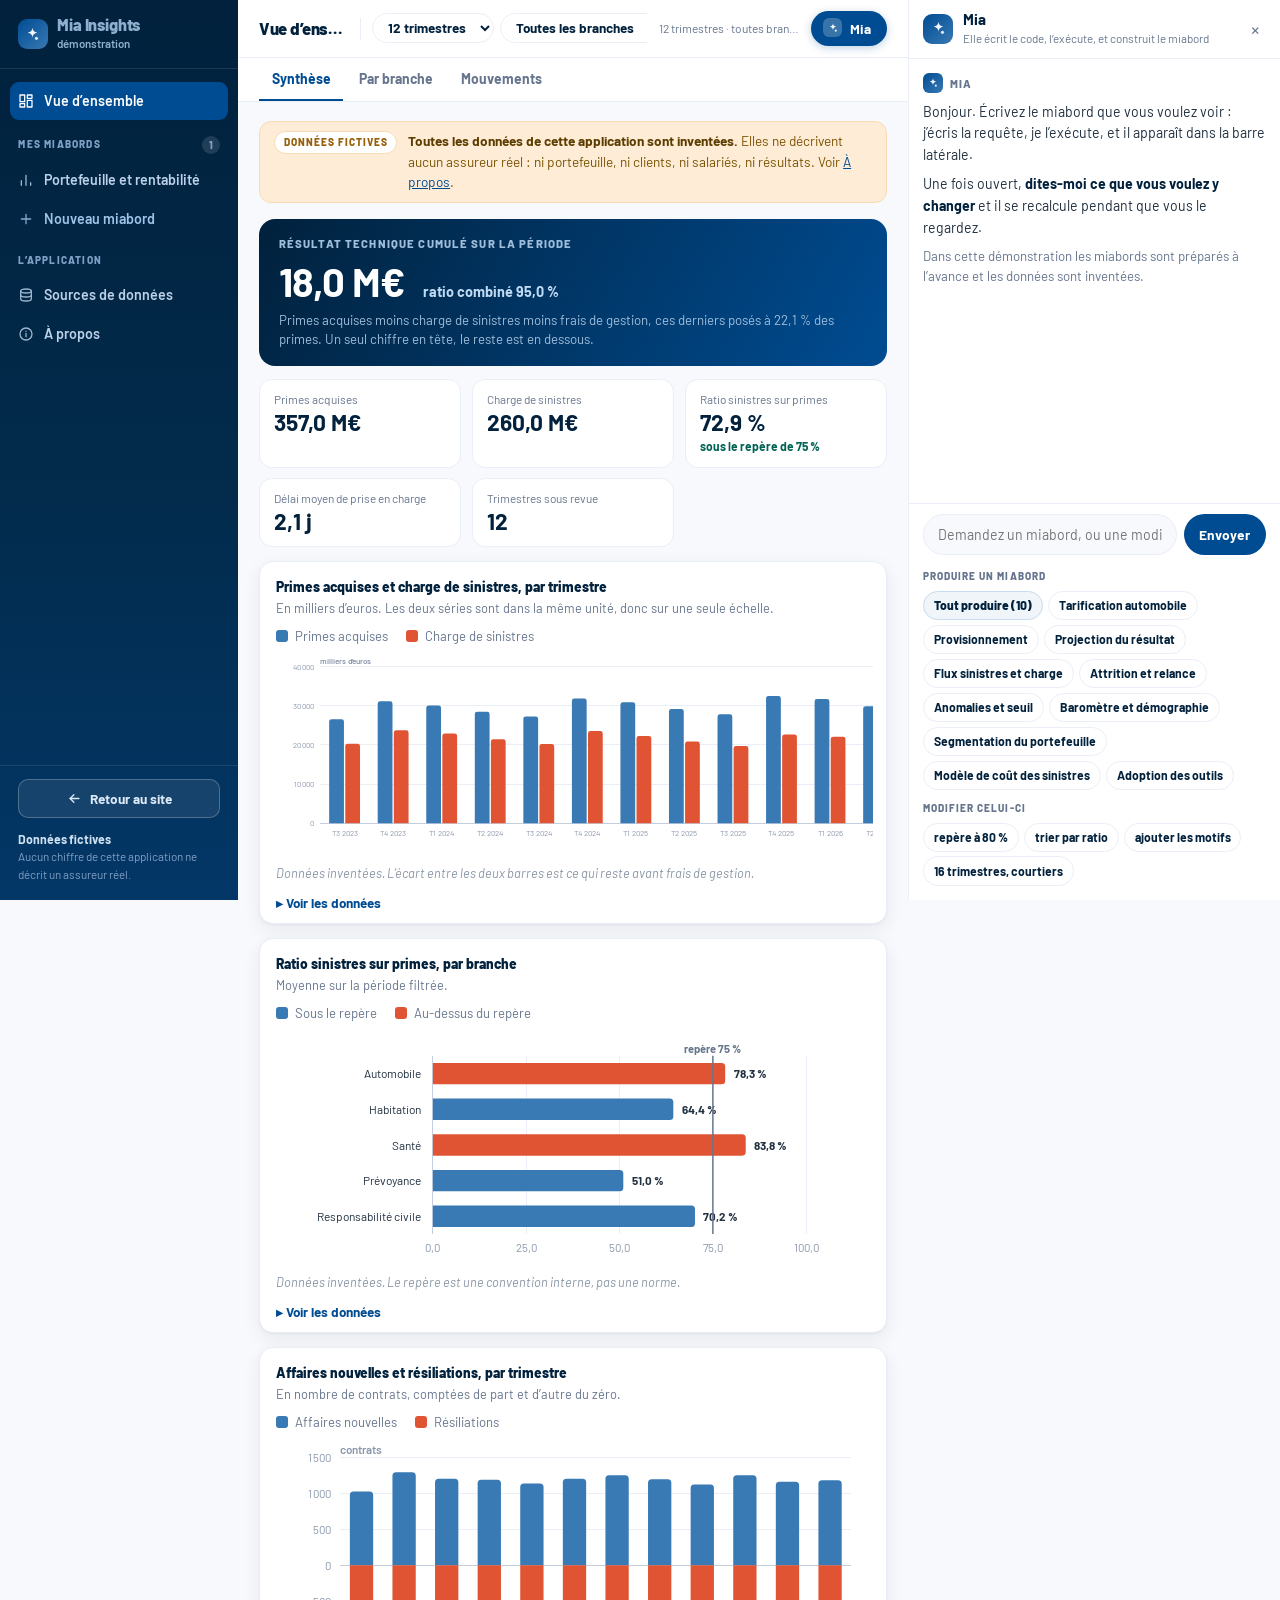
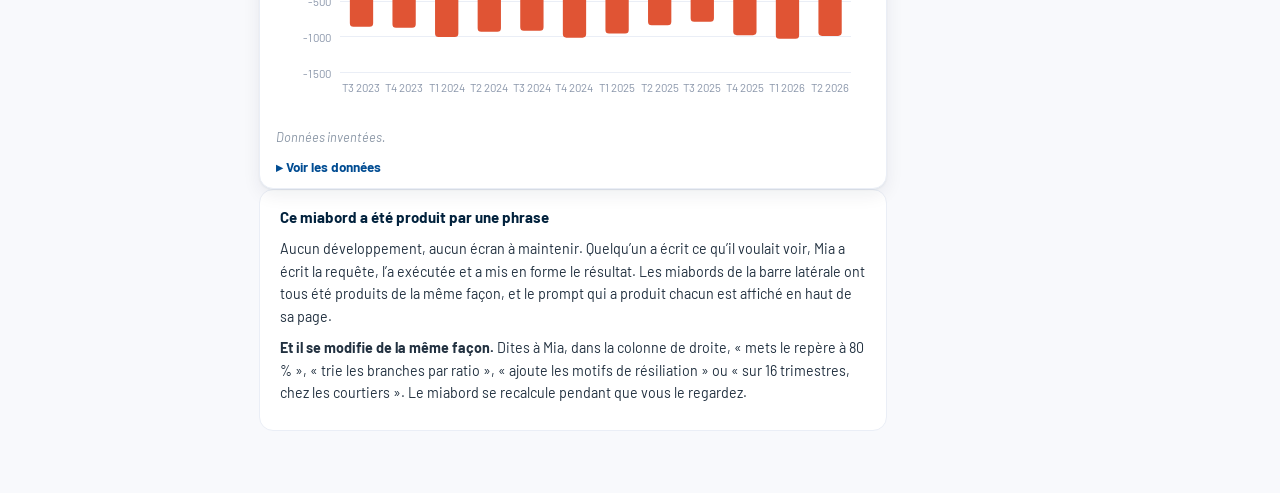
==== commit fa89a6af: "demo : un bouton de retour au site en bas de la barre laterale C'etait un lien perdu dans un paragra" ====
--- a/demo/index.html
+++ b/demo/index.html
@@ -21,9 +21,15 @@
     </a>
     <nav id="menu"></nav>
     <div class="foot">
-      <b>Données fictives</b>
-      Aucun chiffre de cette application ne décrit un assureur réel.
-      <a href="../index.html">Retour au site</a>
+      <a class="retour" href="../index.html">
+        <svg viewBox="0 0 24 24" fill="none" stroke="currentColor" stroke-width="2.1"
+             stroke-linecap="round" stroke-linejoin="round" aria-hidden="true">
+          <path d="M19 12H5"/><path d="m11 18-6-6 6-6"/>
+        </svg>
+        Retour au site
+      </a>
+      <p><b>Données fictives</b>
+      Aucun chiffre de cette application ne décrit un assureur réel.</p>
     </div>
   </aside>
 
--- a/demo/app.css
+++ b/demo/app.css
@@ -68,8 +68,18 @@
   padding:.85rem 1.1rem 1.05rem; border-top:1px solid rgba(255,255,255,.1);
   font-size:.73rem; color:#7F9FC4; line-height:1.5;
 }
+.side .foot p{ margin:.7rem 0 0; }
 .side .foot b{ color:#CFE0F0; display:block; font-size:.77rem; }
-.side .foot a{ color:#9FC4E8; }
+/* Le retour au site est un bouton, pas un lien perdu dans un paragraphe :
+   c'est la seule sortie de l'application. */
+.side .foot .retour{
+  display:flex; align-items:center; justify-content:center; gap:.5rem;
+  width:100%; padding:.52rem .8rem; border-radius:10px;
+  border:1px solid rgba(255,255,255,.24); background:rgba(255,255,255,.08);
+  color:#DCE9F7; text-decoration:none; font-size:.85rem; font-weight:700;
+}
+.side .foot .retour:hover{ background:rgba(255,255,255,.16); color:#fff; border-color:rgba(255,255,255,.4); }
+.side .foot .retour svg{ width:15px; height:15px; flex:0 0 auto; }
 
 /* ========================================================= zone centrale */
 .main{ flex:1 1 auto; min-width:0; display:flex; flex-direction:column; }
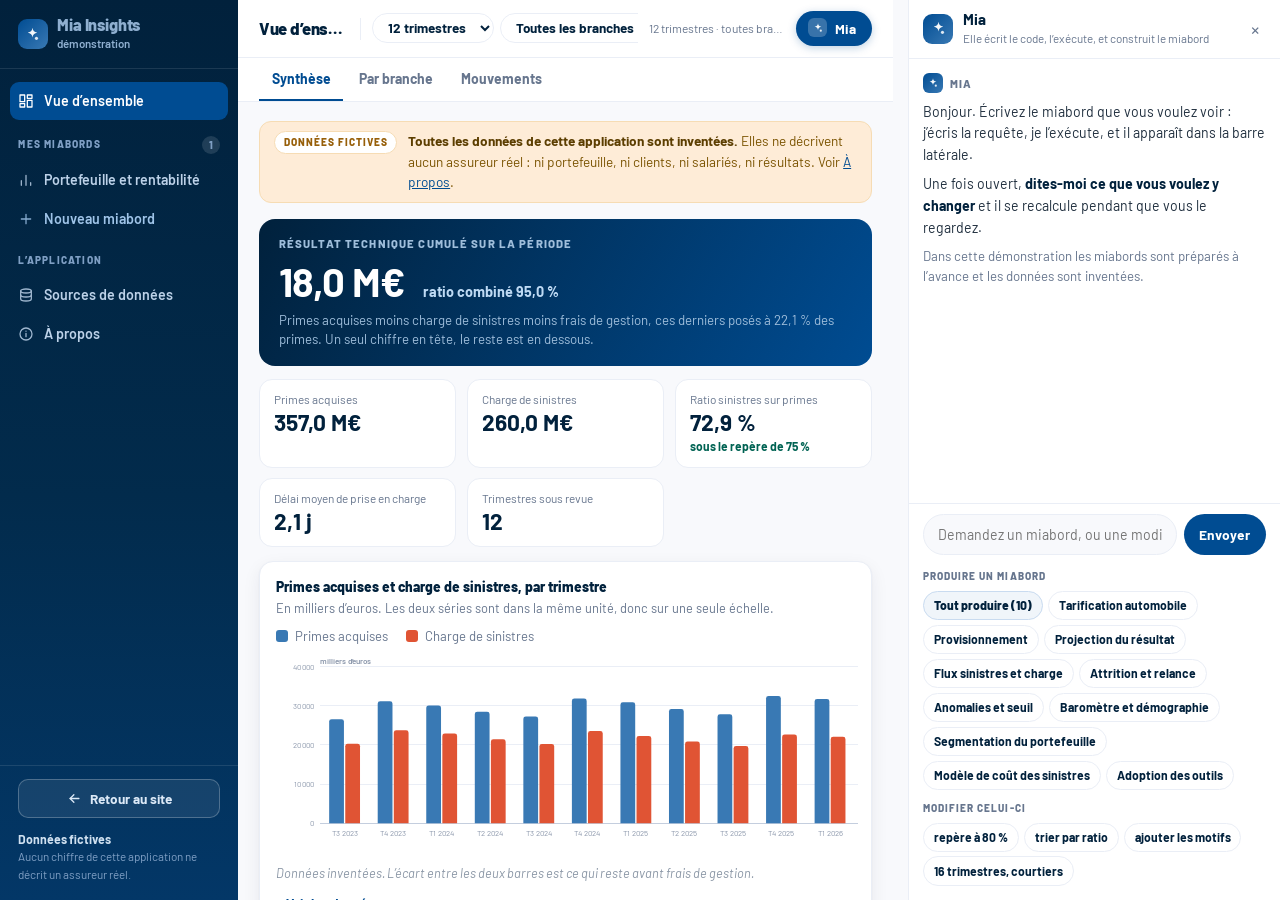
==== commit 0584ec01: "demo : deux colonnes qui defilent chacune pour soi La fenetre entiere defilait, donc la barre de def" ====
--- a/demo/index.html
+++ b/demo/index.html
@@ -34,6 +34,7 @@
   </aside>
 
   <div class="main">
+    <div class="head">
     <header class="top">
       <button class="burger" id="burger" aria-label="Menu"><span></span><span></span><span></span></button>
       <h1 id="titre">Vue d’ensemble</h1>
@@ -64,8 +65,9 @@
         <span data-mark="s"></span><span>Mia</span>
       </button>
     </header>
+    <div class="tabs hidden" id="tabs"></div>
+    </div>
 
-    <div class="tabs hidden" id="tabs"></div>
     <main class="view zone" id="vue"></main>
   </div>
 
--- a/assets/viz.css
+++ b/assets/viz.css
@@ -44,7 +44,7 @@
   border-radius:100px; padding:.22rem .65rem; margin-right:.5rem; vertical-align:middle;
   background:#eef1f5; color:#4b5b6c; border:1px solid #dfe5ec;
 }
-.vz-palier.p2{ background:#e6f3f4; color:#0a5c64; border-color:#cfe6e8; }
+.vz-palier.p2{ background:#F0F5FA; color:#033767; border-color:#C9DBF0; }
 .vz-palier.p3{ background:#e8eef9; color:#1c4c8f; border-color:#d3dff2; }
 .vz-palier.p4{ background:#f3ecfa; color:#5b3a8a; border-color:#e5d8f2; }
 
@@ -161,7 +161,7 @@
 /* ---------- Paliers du hub ---------- */
 .vz-paliers{ display:grid; grid-template-columns:repeat(4,1fr); gap:.8rem; margin:1.1rem 0; }
 .vz-pal{ background:#fff; border:1px solid var(--mi-line); border-radius:14px; padding:.9rem 1rem; box-shadow:var(--mi-shadow); border-top:4px solid #dfe5ec; }
-.vz-pal.p2{ border-top-color:#7fbdc3; } .vz-pal.p3{ border-top-color:#2a78d6; } .vz-pal.p4{ border-top-color:#8b6bb5; }
+.vz-pal.p2{ border-top-color:#A8C4E2; } .vz-pal.p3{ border-top-color:#3979B4; } .vz-pal.p4{ border-top-color:#004C92; }
 .vz-pal h4{ margin:0 0 .3rem; font-size:1rem; color:var(--mi-navy); }
 .vz-pal p{ margin:0; font-size:.88rem; color:var(--mi-muted); line-height:1.45; }
 .vz-pal .qui{ margin-top:.55rem; font-size:.78rem; font-weight:700; color:var(--vz-ink2); }
@@ -173,7 +173,7 @@
 .vz-dirs .in::-webkit-scrollbar{ display:none; }
 .vz-dirs a{ flex:0 0 auto; text-decoration:none; white-space:nowrap; font-size:.84rem; font-weight:650; color:var(--mi-muted); padding:.35rem .75rem; border-radius:100px; border:1px solid transparent; }
 .vz-dirs a:hover{ background:var(--mi-bg); color:var(--mi-navy); }
-.vz-dirs a.cur{ background:var(--mi-accent-soft); color:var(--mi-navy); border-color:#cfe6e8; }
+.vz-dirs a.cur{ background:var(--mi-accent-soft); color:var(--mi-navy); border-color:#C9DBF0; }
 
 @media (max-width:960px){ .vz-paliers{ grid-template-columns:repeat(2,1fr); } }
 @media (max-width:680px){
--- a/demo/app.css
+++ b/demo/app.css
@@ -31,11 +31,14 @@
 a{ color:var(--mi-info); }
 button{ font:inherit; }
 
-.app{ display:flex; min-height:100vh; }
+/* Deux colonnes qui defilent chacune pour soi. La fenetre elle-meme ne defile
+   pas : c'est la colonne centrale qui porte sa barre de defilement, a gauche de
+   la colonne de Mia, et Mia reste en place pendant qu'on parcourt le miabord. */
+.app{ display:flex; height:100vh; overflow:hidden; }
 
 /* ======================================================= barre latérale */
 .side{
-  width:var(--sb); flex:0 0 var(--sb); position:sticky; top:0; height:100vh;
+  width:var(--sb); flex:0 0 var(--sb); height:100vh; overflow:hidden;
   background:linear-gradient(180deg,#01213C 0%,#022B4C 55%,#033767 100%);
   color:#CFE0F0; display:flex; flex-direction:column; z-index:40;
 }
@@ -82,10 +85,14 @@
 .side .foot .retour svg{ width:15px; height:15px; flex:0 0 auto; }
 
 /* ========================================================= zone centrale */
-.main{ flex:1 1 auto; min-width:0; display:flex; flex-direction:column; }
-
+.main{ flex:1 1 auto; min-width:0; display:flex; flex-direction:column;
+  overflow-y:auto; overflow-x:hidden; scrollbar-gutter:stable; }
+
+/* La barre du haut et les onglets forment un seul bloc colle : leur hauteur
+   cumulee n'a plus a etre devinee par une variable. */
+.head{ position:sticky; top:0; z-index:30; }
 .top{
-  position:sticky; top:0; z-index:30; background:rgba(255,255,255,.95);
+  background:rgba(255,255,255,.95);
   backdrop-filter:blur(10px); border-bottom:1px solid var(--mi-line);
   display:flex; align-items:center; gap:.7rem; padding:.5rem 1.3rem; min-height:var(--top);
   flex-wrap:nowrap;                 /* la barre ne passe jamais a la ligne */
@@ -119,7 +126,7 @@
 
 /* onglets d'un miabord */
 .tabs{
-  position:sticky; top:var(--top); z-index:25; background:#fff;
+  background:#fff;
   border-bottom:1px solid var(--mi-line); padding:0 1.3rem;
   display:flex; gap:.15rem; overflow-x:auto; scrollbar-width:none;
 }
@@ -198,7 +205,7 @@
 
 /* ==================================================== la colonne de Mia */
 .mia{
-  flex:0 0 var(--mia); width:var(--mia); position:sticky; top:0; height:100vh;
+  flex:0 0 var(--mia); width:var(--mia); height:100vh;
   background:#fff; border-left:1px solid var(--mi-line);
   display:flex; flex-direction:column; z-index:35;
 }
@@ -361,7 +368,7 @@
   .app.sansmia .mia{ display:flex; transform:translateX(100%); }
 }
 @media (max-width:860px){
-  .side{ position:fixed; left:0; top:0; transform:translateX(-100%); transition:transform .2s ease; }
+  .side{ position:fixed; left:0; top:0; height:100vh; transform:translateX(-100%); transition:transform .2s ease; }
   .side.open{ transform:translateX(0); }
   .burger{ display:block; }
   .top{ padding:0 1rem; }
@@ -374,4 +381,6 @@
 }
 @media print{
   .side, .top, .mia, .scrim, .tabs{ display:none; }
-}
+  .app{ height:auto; overflow:visible; }
+  .main{ overflow:visible; }
+}
